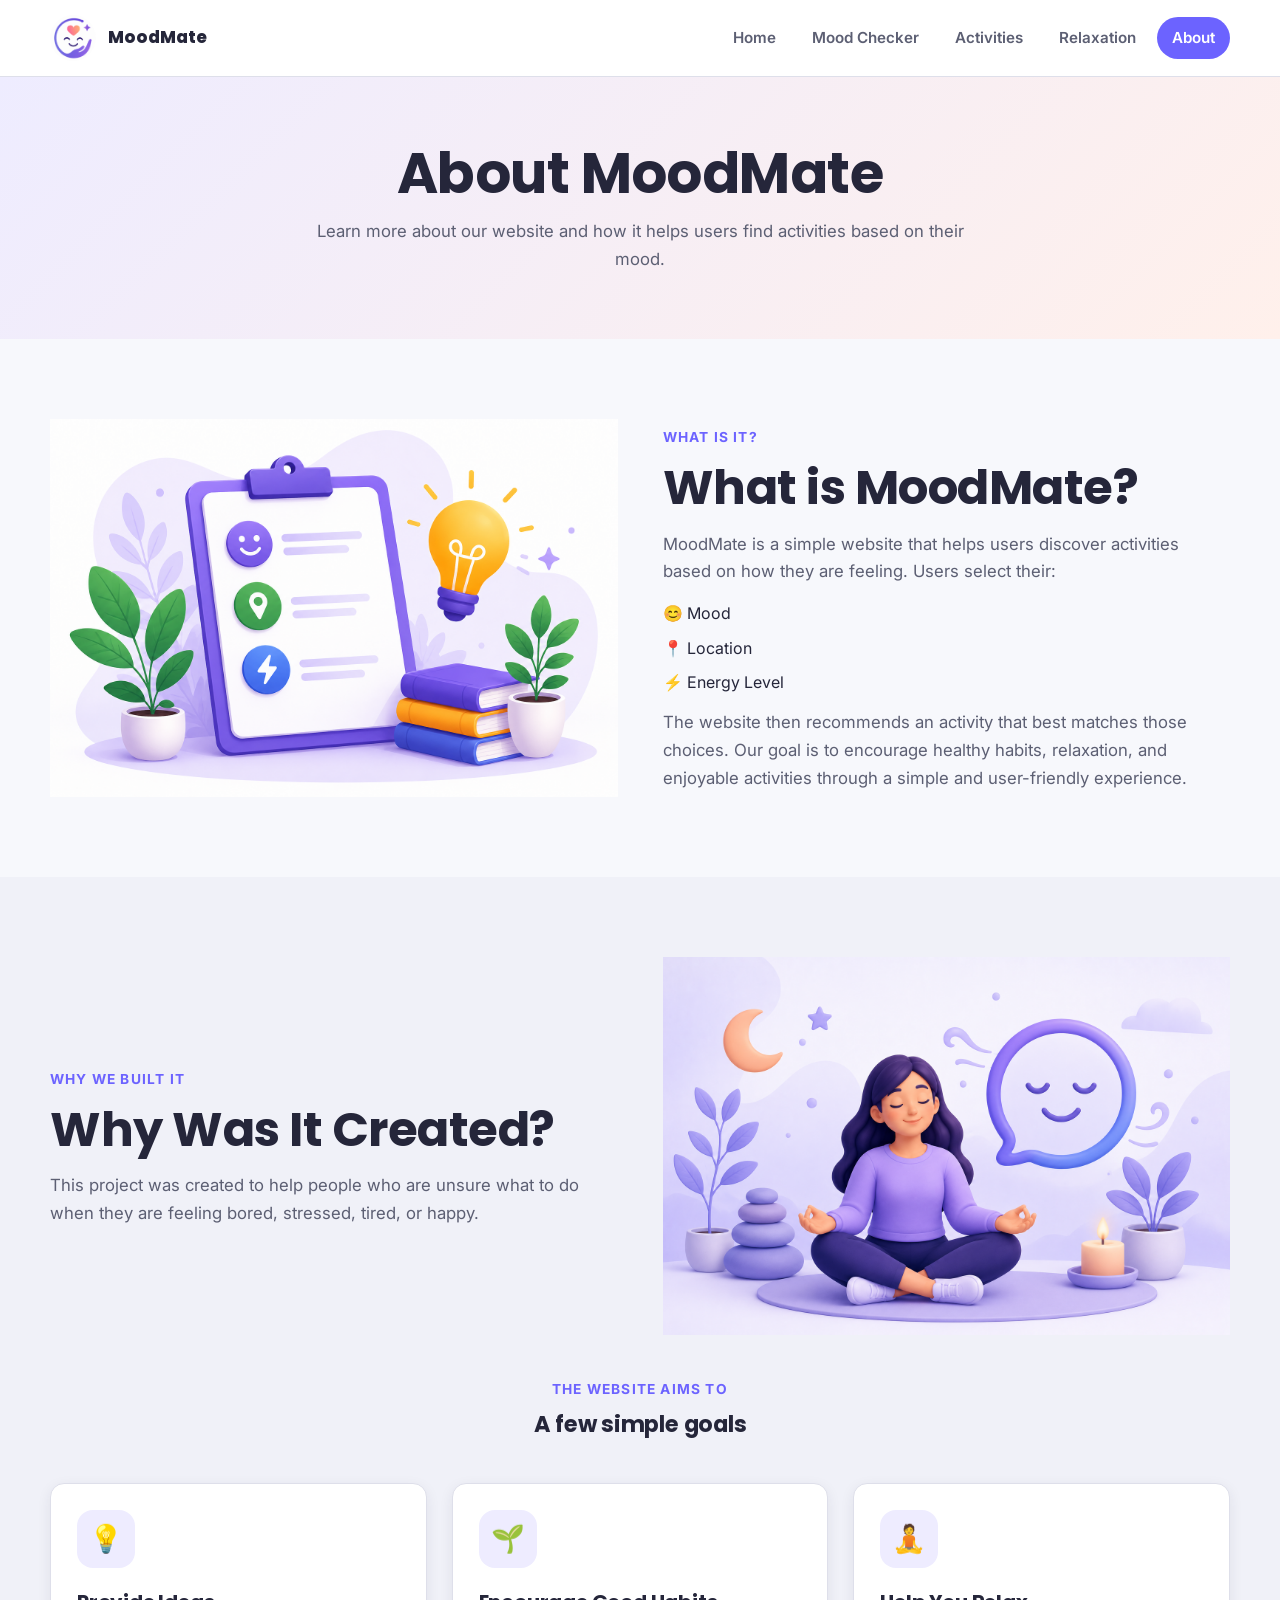
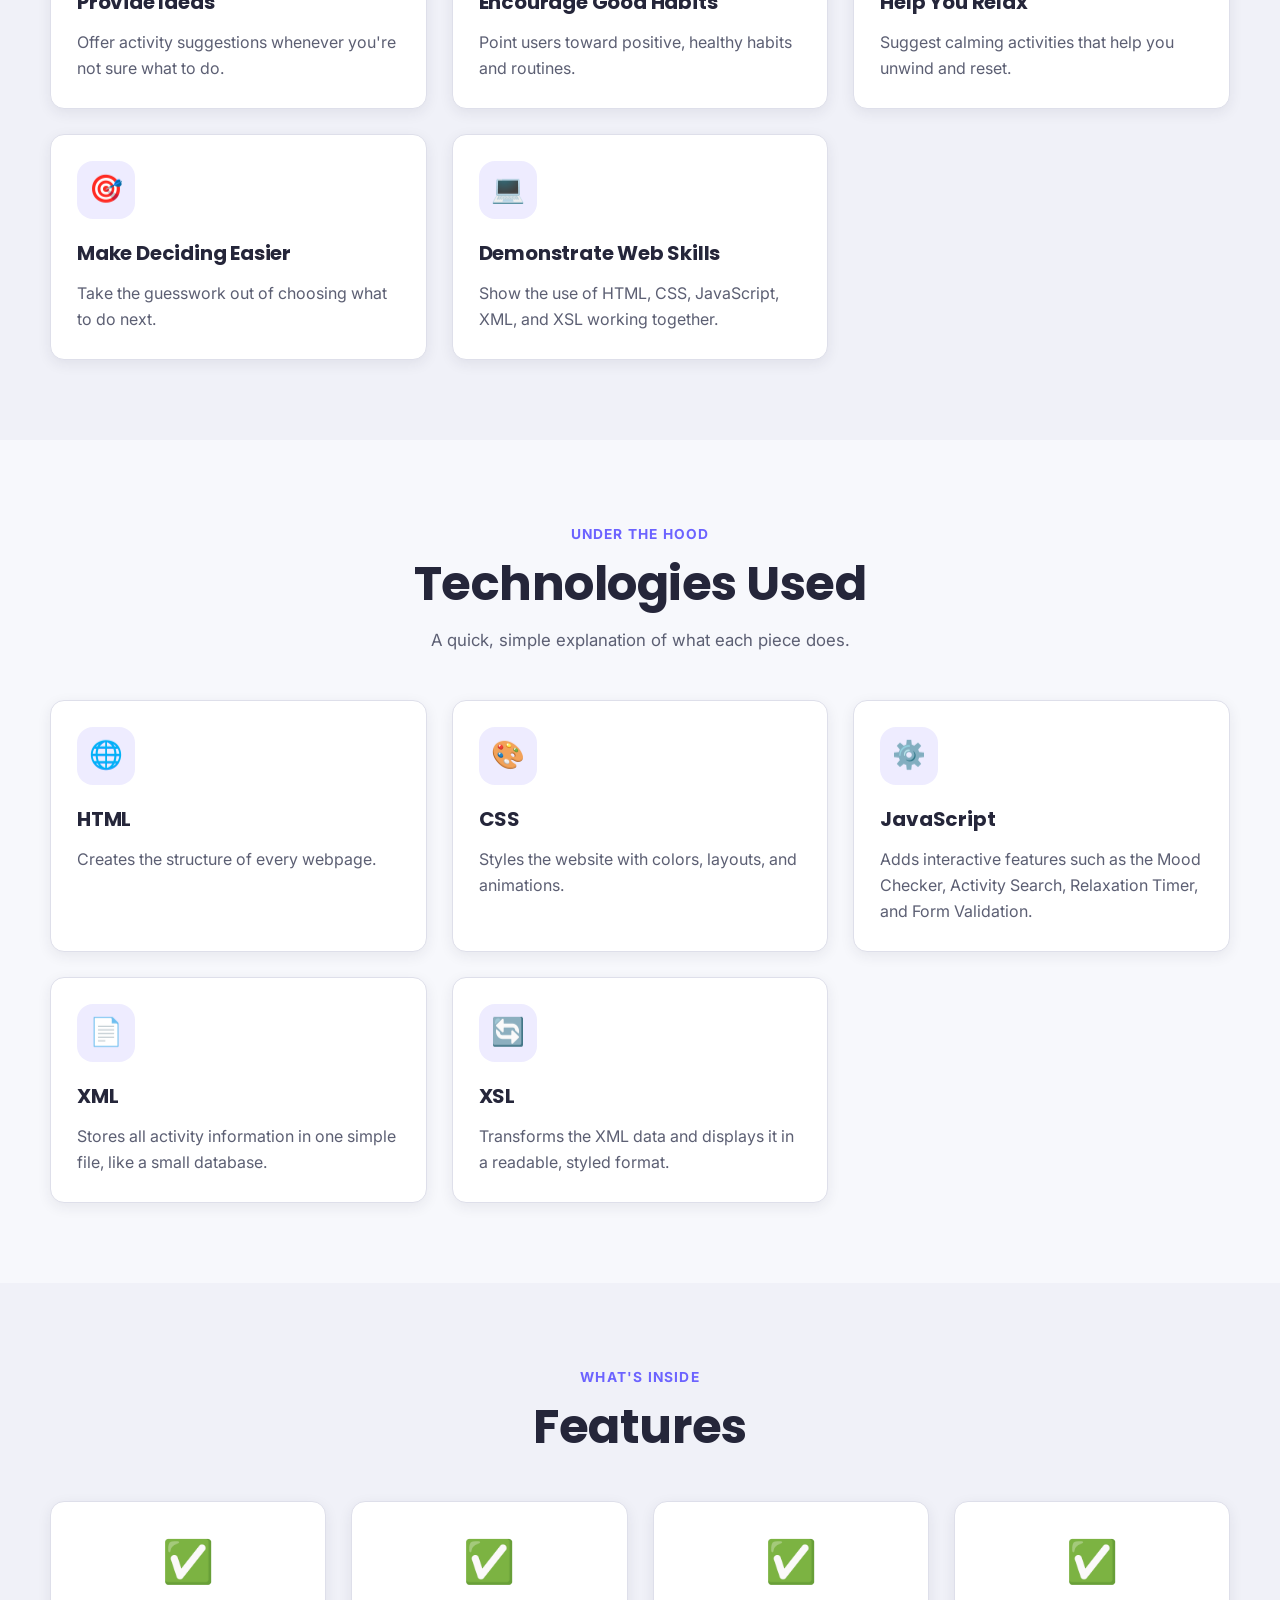
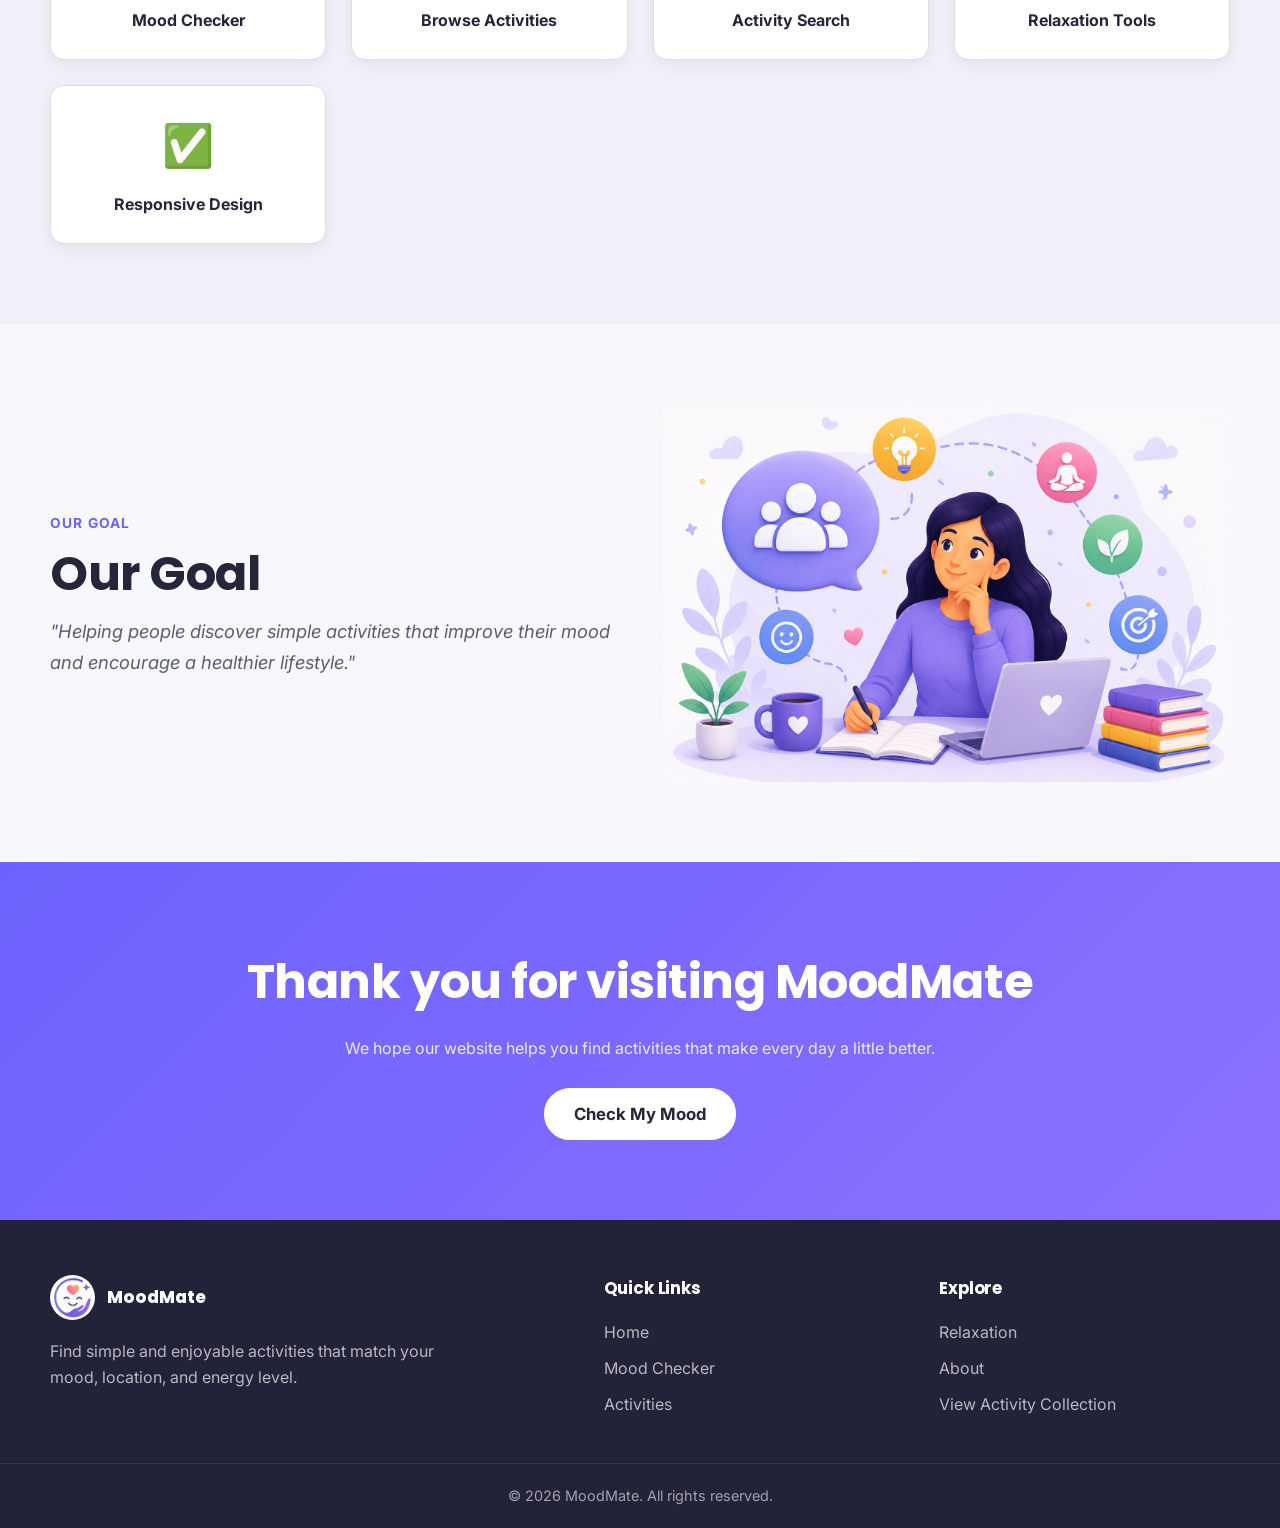
==== about.html @ 09d6cd77 "Add files via upload" ====
<!DOCTYPE html>
<html lang="en">
 <head>
  <meta charset="utf-8">
  <meta content="width=device-width, initial-scale=1.0" name="viewport">
  <meta content="Learn more about the MoodMate, how it works, and the technologies behind it." name="description">
  <meta content="MoodMate" name="author">
  <title>
   About | MoodMate
  </title>
  <link href="https://fonts.googleapis.com" rel="preconnect">
  <link crossorigin href="https://fonts.gstatic.com" rel="preconnect">
  <link href="https://fonts.googleapis.com/css2?family=Poppins:wght@500;600;700;800&family=Inter:wght@400;500;600;700&display=swap" rel="stylesheet">
  <link href="css/style.css" rel="stylesheet">
 </head>
 <body>
  <div class="site-wrapper">
   <header class="site-header">
    <div class="container navbar-container">
     <a aria-label="Go to home page" class="site-logo" href="index.html">
      <img alt="MoodMate logo" class="site-logo-image" src="images/logo.png">
      <span class="site-logo-text">
       MoodMate
      </span>
     </a>
     <button aria-controls="mainNavigation" aria-expanded="false" aria-label="Open navigation menu" class="mobile-menu-button" id="mobileMenuButton" type="button">
      <span class="menu-line">
      </span>
      <span class="menu-line">
      </span>
      <span class="menu-line">
      </span>
     </button>
     <nav aria-label="Main navigation" class="main-navigation" id="mainNavigation">
      <ul class="navigation-list">
       <li class="navigation-item">
        <a class="nav-link" href="index.html">
         Home
        </a>
       </li>
       <li class="navigation-item">
        <a class="nav-link" href="mood-checker.html">
         Mood Checker
        </a>
       </li>
       <li class="navigation-item">
        <a class="nav-link" href="activities.html">
         Activities
        </a>
       </li>
       <li class="navigation-item">
        <a class="nav-link" href="relaxation.html">
         Relaxation
        </a>
       </li>
       <li class="navigation-item">
        <a class="nav-link active" href="about.html">
         About
        </a>
       </li>
      </ul>
     </nav>
    </div>
   </header>
   <main>
    <!-- Hero -->
    <section class="page-hero">
     <div class="container">
      <h1 class="page-hero-title">
       About MoodMate
      </h1>
      <p class="page-hero-description">
       Learn more about our website and how it helps users find activities based on their mood.
      </p>
     </div>
    </section>
    <!-- What is it -->
    <section class="page-section">
     <div class="container relaxation-intro">
      <img alt="Illustration of a clipboard with mood, location, and energy icons" class="relaxation-image" src="images/about-what.png">
      <div>
       <span class="section-label">
        What is it?
       </span>
       <h2 class="section-title">
        What is MoodMate?
       </h2>
       <p class="section-description">
        MoodMate is a simple website that helps users discover activities based on how they are feeling.
                    Users select their:
       </p>
       <ul class="footer-links" style="margin-top:14px; display:flex; flex-direction:column; gap:8px;">
        <li>
         😊 Mood
        </li>
        <li>
         📍 Location
        </li>
        <li>
         ⚡ Energy Level
        </li>
       </ul>
       <p class="section-description" style="margin-top:14px;">
        The website then recommends an activity that best matches those choices. Our goal is to encourage
                    healthy habits, relaxation, and enjoyable activities through a simple and user-friendly experience.
       </p>
      </div>
     </div>
    </section>
    <!-- Why created -->
    <section class="page-section section-soft">
     <div class="container relaxation-intro">
      <div>
       <span class="section-label">
        Why we built it
       </span>
       <h2 class="section-title">
        Why Was It Created?
       </h2>
       <p class="section-description">
        This project was created to help people who are unsure what to do when they are feeling bored,
                    stressed, tired, or happy.
       </p>
      </div>
      <img alt="Illustration of a person calmly meditating" class="relaxation-image" src="images/about-hero.png">
     </div>
     <div class="container" style="margin-top:40px;">
      <div class="section-header">
       <span class="section-label">
        The website aims to
       </span>
       <h2 class="section-title" style="font-size:1.4rem;">
        A few simple goals
       </h2>
      </div>
      <div class="grid grid-three">
       <div class="card">
        <div class="card-icon">
         💡
        </div>
        <h3 class="card-title">
         Provide Ideas
        </h3>
        <p class="card-description">
         Offer activity suggestions whenever you're not sure what to do.
        </p>
       </div>
       <div class="card">
        <div class="card-icon">
         🌱
        </div>
        <h3 class="card-title">
         Encourage Good Habits
        </h3>
        <p class="card-description">
         Point users toward positive, healthy habits and routines.
        </p>
       </div>
       <div class="card">
        <div class="card-icon">
         🧘
        </div>
        <h3 class="card-title">
         Help You Relax
        </h3>
        <p class="card-description">
         Suggest calming activities that help you unwind and reset.
        </p>
       </div>
       <div class="card">
        <div class="card-icon">
         🎯
        </div>
        <h3 class="card-title">
         Make Deciding Easier
        </h3>
        <p class="card-description">
         Take the guesswork out of choosing what to do next.
        </p>
       </div>
       <div class="card">
        <div class="card-icon">
         💻
        </div>
        <h3 class="card-title">
         Demonstrate Web Skills
        </h3>
        <p class="card-description">
         Show the use of HTML, CSS, JavaScript, XML, and XSL working together.
        </p>
       </div>
      </div>
     </div>
    </section>
    <!-- Technologies used -->
    <section class="page-section">
     <div class="container">
      <div class="section-header">
       <span class="section-label">
        Under the hood
       </span>
       <h2 class="section-title">
        Technologies Used
       </h2>
       <p class="section-description">
        A quick, simple explanation of what each piece does.
       </p>
      </div>
      <div class="grid grid-three">
       <div class="card">
        <div class="card-icon">
         🌐
        </div>
        <h3 class="card-title">
         HTML
        </h3>
        <p class="card-description">
         Creates the structure of every webpage.
        </p>
       </div>
       <div class="card">
        <div class="card-icon">
         🎨
        </div>
        <h3 class="card-title">
         CSS
        </h3>
        <p class="card-description">
         Styles the website with colors, layouts, and animations.
        </p>
       </div>
       <div class="card">
        <div class="card-icon">
         ⚙️
        </div>
        <h3 class="card-title">
         JavaScript
        </h3>
        <p class="card-description">
         Adds interactive features such as the Mood Checker, Activity Search, Relaxation Timer,
                        and Form Validation.
        </p>
       </div>
       <div class="card">
        <div class="card-icon">
         📄
        </div>
        <h3 class="card-title">
         XML
        </h3>
        <p class="card-description">
         Stores all activity information in one simple file, like a small database.
        </p>
       </div>
       <div class="card">
        <div class="card-icon">
         🔄
        </div>
        <h3 class="card-title">
         XSL
        </h3>
        <p class="card-description">
         Transforms the XML data and displays it in a readable, styled format.
        </p>
       </div>
      </div>
     </div>
    </section>
    <!-- Features -->
    <section class="page-section section-soft">
     <div class="container">
      <div class="section-header">
       <span class="section-label">
        What's inside
       </span>
       <h2 class="section-title">
        Features
       </h2>
      </div>
      <div class="grid grid-four">
       <div class="mood-card">
        <div class="mood-icon">
         ✅
        </div>
        <div class="mood-name">
         Mood Checker
        </div>
       </div>
       <div class="mood-card">
        <div class="mood-icon">
         ✅
        </div>
        <div class="mood-name">
         Browse Activities
        </div>
       </div>
       <div class="mood-card">
        <div class="mood-icon">
         ✅
        </div>
        <div class="mood-name">
         Activity Search
        </div>
       </div>
       <div class="mood-card">
        <div class="mood-icon">
         ✅
        </div>
        <div class="mood-name">
         Relaxation Tools
        </div>
       </div>
       <div class="mood-card">
        <div class="mood-icon">
         ✅
        </div>
        <div class="mood-name">
         Responsive Design
        </div>
       </div>
      </div>
     </div>
    </section>
    <!-- Our goal -->
    <section class="page-section">
     <div class="container relaxation-intro">
      <div>
       <span class="section-label">
        Our goal
       </span>
       <h2 class="section-title">
        Our Goal
       </h2>
       <p class="section-description" style="font-size:1.15rem; font-style:italic;">
        "Helping people discover simple activities that improve their mood and encourage a healthier lifestyle."
       </p>
      </div>
      <img alt="Illustration of a person planning activities and goals" class="relaxation-image" src="images/about-goal.png">
     </div>
    </section>
    <!-- CTA / Thank you -->
    <section class="page-section cta-section">
     <div class="container">
      <h2 class="cta-title">
       Thank you for visiting MoodMate
      </h2>
      <p class="cta-description">
       We hope our website helps you find activities that make every day a little better.
      </p>
      <a class="button button-light button-large" href="mood-checker.html">
       Check My Mood
      </a>
     </div>
    </section>
   </main>
   <footer class="site-footer">
    <div class="container footer-container">
     <div class="footer-section footer-about">
      <a aria-label="Go to home page" class="footer-logo" href="index.html">
       <img alt="MoodMate logo" class="footer-logo-image" src="images/logo.png">
       <span class="footer-logo-text">
        MoodMate
       </span>
      </a>
      <p class="footer-description">
       Find simple and enjoyable activities that match your mood, location, and energy level.
      </p>
     </div>
     <div class="footer-section">
      <h2 class="footer-heading">
       Quick Links
      </h2>
      <ul class="footer-links">
       <li>
        <a href="index.html">
         Home
        </a>
       </li>
       <li>
        <a href="mood-checker.html">
         Mood Checker
        </a>
       </li>
       <li>
        <a href="activities.html">
         Activities
        </a>
       </li>
      </ul>
     </div>
     <div class="footer-section">
      <h2 class="footer-heading">
       Explore
      </h2>
      <ul class="footer-links">
       <li>
        <a href="relaxation.html">
         Relaxation
        </a>
       </li>
       <li>
        <a href="about.html">
         About
        </a>
       </li>
       <li>
        <a href="xml/activities.xml" rel="noopener noreferrer" target="_blank">
         View Activity Collection
        </a>
       </li>
      </ul>
     </div>
    </div>
    <div class="footer-bottom">
     <div class="container">
      <p>
       &copy;
       <span id="currentYear">
       </span>
       MoodMate. All rights reserved.
      </p>
     </div>
    </div>
   </footer>
  </div>
  <script src="js/main.js">
  </script>
 </body>
</html>
---- css/style.css ----
/* =========================================================
   1. CSS VARIABLES
   ========================================================= */

:root {
    --primary-color: #6c63ff;
    --primary-dark: #554fd8;
    --primary-light: #eeecff;

    --secondary-color: #ff8a65;
    --secondary-light: #fff0eb;

    --success-color: #2e9d67;
    --success-light: #e8f7ef;

    --danger-color: #d9534f;
    --danger-light: #fdeceb;

    --warning-color: #e0a800;
    --warning-light: #fff7d6;

    --text-dark: #25263a;
    --text-medium: #5c5f73;
    --text-light: #7d8092;

    --background-color: #f7f8fc;
    --surface-color: #ffffff;
    --surface-soft: #f0f1f8;

    --border-color: #dedfea;
    --border-dark: #c9cbd8;

    --shadow-small: 0 4px 14px rgba(37, 38, 58, 0.08);
    --shadow-medium: 0 10px 30px rgba(37, 38, 58, 0.12);
    --shadow-large: 0 18px 45px rgba(37, 38, 58, 0.16);

    --radius-small: 8px;
    --radius-medium: 14px;
    --radius-large: 22px;
    --radius-round: 999px;

    --transition-fast: 0.2s ease;
    --transition-normal: 0.3s ease;

    --container-width: 1180px;

    --font-family: "Inter", "Segoe UI", Arial, Helvetica, sans-serif;
    --font-heading: "Poppins", "Segoe UI", Arial, Helvetica, sans-serif;
}


/* =========================================================
   2. RESET AND BASE STYLES
   ========================================================= */

* {
    box-sizing: border-box;
    margin: 0;
    padding: 0;
}

html {
    scroll-behavior: smooth;
}

body {
    min-height: 100vh;
    font-family: var(--font-family);
    font-size: 16px;
    line-height: 1.65;
    color: var(--text-dark);
    background-color: var(--background-color);
}

h1, h2, h3, h4, h5, h6 {
    font-family: var(--font-heading);
    font-weight: 700;
    letter-spacing: -0.01em;
}

img {
    display: block;
    max-width: 100%;
    height: auto;
}

a {
    color: inherit;
    text-decoration: none;
}

button,
input,
select,
textarea {
    font: inherit;
}

button {
    cursor: pointer;
}

ul,
ol {
    list-style-position: inside;
}

.site-wrapper {
    min-height: 100vh;
    display: flex;
    flex-direction: column;
}

main {
    flex: 1;
}

::selection {
    color: #ffffff;
    background-color: var(--primary-color);
}


/* =========================================================
   3. REUSABLE LAYOUT
   ========================================================= */

.container {
    width: min(100% - 40px, var(--container-width));
    margin-inline: auto;
}

.page-section {
    padding: 80px 0;
}

.page-section-small {
    padding: 50px 0;
}

.section-background {
    background-color: var(--surface-color);
}

.section-soft {
    background-color: var(--surface-soft);
}

.section-header {
    max-width: 720px;
    margin: 0 auto 45px;
    text-align: center;
}

.section-label {
    display: inline-block;
    margin-bottom: 10px;
    color: var(--primary-color);
    font-size: 0.86rem;
    font-weight: 700;
    letter-spacing: 1.2px;
    text-transform: uppercase;
}

.section-title {
    margin-bottom: 14px;
    font-size: clamp(2rem, 4vw, 3rem);
    line-height: 1.2;
}

.section-description {
    color: var(--text-medium);
    font-size: 1.05rem;
}

.grid {
    display: grid;
    gap: 25px;
}

.grid-two {
    grid-template-columns: repeat(2, minmax(0, 1fr));
}

.grid-three {
    grid-template-columns: repeat(3, minmax(0, 1fr));
}

.grid-four {
    grid-template-columns: repeat(4, minmax(0, 1fr));
}

.text-center {
    text-align: center;
}

.hidden {
    display: none !important;
}

.full-width {
    width: 100%;
}


/* =========================================================
   4. HEADER AND NAVIGATION
   ========================================================= */

.site-header {
    position: sticky;
    top: 0;
    z-index: 1000;
    background-color: rgba(255, 255, 255, 0.96);
    border-bottom: 1px solid var(--border-color);
    backdrop-filter: blur(10px);
}

.navbar-container {
    min-height: 76px;
    display: flex;
    align-items: center;
    justify-content: space-between;
    gap: 30px;
}

.site-logo {
    display: inline-flex;
    align-items: center;
    gap: 12px;
    flex-shrink: 0;
}

.site-logo-image {
    width: 46px;
    height: 46px;
    object-fit: contain;
    border-radius: 50%;
}

.site-logo-text {
    color: var(--text-dark);
    font-family: var(--font-heading);
    font-size: 1.05rem;
    font-weight: 800;
    white-space: nowrap;
}

.main-navigation {
    display: block;
}

.navigation-list {
    display: flex;
    align-items: center;
    gap: 6px;
    list-style: none;
}

.navigation-item {
    list-style: none;
}

.nav-link {
    position: relative;
    display: inline-flex;
    align-items: center;
    min-height: 42px;
    padding: 8px 15px;
    color: var(--text-medium);
    font-size: 0.95rem;
    font-weight: 600;
    border-radius: var(--radius-round);
    transition:
        color var(--transition-fast),
        background-color var(--transition-fast);
}

.nav-link:hover {
    color: var(--primary-color);
    background-color: var(--primary-light);
}

.nav-link.active {
    color: #ffffff;
    background-color: var(--primary-color);
}

.mobile-menu-button {
    display: none;
    width: 44px;
    height: 44px;
    padding: 10px;
    background-color: var(--primary-light);
    border: none;
    border-radius: var(--radius-small);
}

.menu-line {
    display: block;
    width: 100%;
    height: 3px;
    margin: 4px 0;
    background-color: var(--primary-color);
    border-radius: var(--radius-round);
    transition: transform var(--transition-fast);
}


/* =========================================================
   5. BUTTONS
   ========================================================= */

.button,
.btn {
    display: inline-flex;
    align-items: center;
    justify-content: center;
    gap: 8px;
    min-height: 46px;
    padding: 11px 22px;
    font-weight: 700;
    line-height: 1.2;
    text-align: center;
    border: 2px solid transparent;
    border-radius: var(--radius-round);
    transition:
        transform var(--transition-fast),
        background-color var(--transition-fast),
        border-color var(--transition-fast),
        color var(--transition-fast),
        box-shadow var(--transition-fast);
}

.button:hover,
.btn:hover {
    transform: translateY(-2px);
}

.button-primary,
.btn-primary {
    color: #ffffff;
    background-color: var(--primary-color);
    border-color: var(--primary-color);
    box-shadow: 0 7px 18px rgba(108, 99, 255, 0.25);
}

.button-primary:hover,
.btn-primary:hover {
    background-color: var(--primary-dark);
    border-color: var(--primary-dark);
}

.button-secondary,
.btn-secondary {
    color: #ffffff;
    background-color: var(--secondary-color);
    border-color: var(--secondary-color);
}

.button-secondary:hover,
.btn-secondary:hover {
    background-color: #ec7654;
    border-color: #ec7654;
}

.button-outline,
.btn-outline {
    color: var(--primary-color);
    background-color: transparent;
    border-color: var(--primary-color);
}

.button-outline:hover,
.btn-outline:hover {
    color: #ffffff;
    background-color: var(--primary-color);
}

.button-light,
.btn-light {
    color: var(--text-dark);
    background-color: #ffffff;
    border-color: #ffffff;
}

.button-light:hover,
.btn-light:hover {
    color: var(--primary-color);
}

.button-small {
    min-height: 38px;
    padding: 8px 16px;
    font-size: 0.9rem;
}

.button-large {
    min-height: 52px;
    padding: 14px 28px;
    font-size: 1.05rem;
}

.button:disabled,
.btn:disabled {
    cursor: not-allowed;
    opacity: 0.55;
    transform: none;
}


/* =========================================================
   6. HERO SECTIONS
   ========================================================= */

.hero {
    position: relative;
    overflow: hidden;
    padding: 90px 0;
    background:
        radial-gradient(circle at top left, rgba(108, 99, 255, 0.20), transparent 40%),
        linear-gradient(135deg, #f8f7ff, #fff7f3);
}

.hero::after {
    content: "";
    position: absolute;
    right: -120px;
    bottom: -150px;
    width: 360px;
    height: 360px;
    background-color: rgba(255, 138, 101, 0.12);
    border-radius: 50%;
}

.hero-content {
    position: relative;
    z-index: 1;
    display: grid;
    grid-template-columns: 1.1fr 0.9fr;
    align-items: center;
    gap: 50px;
}

.hero-text {
    max-width: 650px;
}

.hero-badge {
    display: inline-flex;
    align-items: center;
    gap: 8px;
    margin-bottom: 20px;
    padding: 8px 16px;
    color: var(--primary-color);
    font-size: 0.9rem;
    font-weight: 700;
    background-color: var(--primary-light);
    border-radius: var(--radius-round);
}

.hero-title {
    margin-bottom: 20px;
    font-size: clamp(2.6rem, 6vw, 4.7rem);
    line-height: 1.08;
    letter-spacing: -1px;
}

.hero-title-highlight {
    color: var(--primary-color);
}

.hero-description {
    max-width: 590px;
    margin-bottom: 30px;
    color: var(--text-medium);
    font-size: 1.12rem;
}

.hero-actions {
    display: flex;
    flex-wrap: wrap;
    gap: 14px;
}

.hero-image-wrapper {
    position: relative;
    z-index: 1;
}

.hero-image {
    width: 100%;
    max-height: 470px;
    object-fit: contain;
}

.page-hero {
    padding: 65px 0;
    text-align: center;
    background: linear-gradient(135deg, var(--primary-light), var(--secondary-light));
}

.page-hero-title {
    margin-bottom: 12px;
    font-size: clamp(2.2rem, 5vw, 3.5rem);
    line-height: 1.15;
}

.page-hero-description {
    max-width: 700px;
    margin: 0 auto;
    color: var(--text-medium);
    font-size: 1.05rem;
}


/* =========================================================
   7. CARDS
   ========================================================= */

.card {
    padding: 26px;
    background-color: var(--surface-color);
    border: 1px solid var(--border-color);
    border-radius: var(--radius-medium);
    box-shadow: var(--shadow-small);
    transition:
        transform var(--transition-normal),
        box-shadow var(--transition-normal),
        border-color var(--transition-normal);
}

.card:hover {
    transform: translateY(-5px);
    border-color: rgba(108, 99, 255, 0.35);
    box-shadow: var(--shadow-medium);
}

.card-icon {
    width: 58px;
    height: 58px;
    margin-bottom: 18px;
    display: grid;
    place-items: center;
    color: var(--primary-color);
    font-size: 1.7rem;
    background-color: var(--primary-light);
    border-radius: 16px;
}

.card-title {
    margin-bottom: 10px;
    font-size: 1.25rem;
}

.card-description {
    color: var(--text-medium);
}

.info-card {
    padding: 24px;
    text-align: center;
    background-color: var(--surface-color);
    border-radius: var(--radius-medium);
    box-shadow: var(--shadow-small);
}

.info-card-number {
    display: block;
    margin-bottom: 5px;
    color: var(--primary-color);
    font-size: 2rem;
    font-weight: 800;
    font-family: var(--font-heading);
}

.info-card-label {
    color: var(--text-medium);
    font-weight: 600;
}


/* =========================================================
   8. FORMS
   ========================================================= */

.form-card {
    max-width: 760px;
    margin: 0 auto;
    padding: 35px;
    background-color: var(--surface-color);
    border: 1px solid var(--border-color);
    border-radius: var(--radius-large);
    box-shadow: var(--shadow-medium);
}

.form-grid {
    display: grid;
    grid-template-columns: repeat(2, minmax(0, 1fr));
    gap: 22px;
}

.form-group {
    display: flex;
    flex-direction: column;
    gap: 8px;
}

.form-group-full {
    grid-column: 1 / -1;
}

.form-label {
    color: var(--text-dark);
    font-weight: 700;
}

.form-control,
.form-select,
.form-textarea {
    width: 100%;
    min-height: 48px;
    padding: 12px 14px;
    color: var(--text-dark);
    background-color: #ffffff;
    border: 1px solid var(--border-dark);
    border-radius: var(--radius-small);
    outline: none;
    transition:
        border-color var(--transition-fast),
        box-shadow var(--transition-fast),
        background-color var(--transition-fast);
}

.form-textarea {
    min-height: 150px;
    resize: vertical;
}

.form-control:focus,
.form-select:focus,
.form-textarea:focus {
    border-color: var(--primary-color);
    box-shadow: 0 0 0 4px rgba(108, 99, 255, 0.12);
}

.form-control::placeholder,
.form-textarea::placeholder {
    color: #a3a5b1;
}

.form-error {
    min-height: 20px;
    color: var(--danger-color);
    font-size: 0.86rem;
}

.input-error {
    border-color: var(--danger-color);
    background-color: var(--danger-light);
}

.form-actions {
    margin-top: 10px;
    display: flex;
    flex-wrap: wrap;
    gap: 12px;
}

.success-message {
    margin-top: 25px;
    padding: 18px;
    color: var(--success-color);
    text-align: center;
    background-color: var(--success-light);
    border: 1px solid rgba(46, 157, 103, 0.25);
    border-radius: var(--radius-small);
}

.error-message {
    margin-top: 25px;
    padding: 18px;
    color: var(--danger-color);
    text-align: center;
    background-color: var(--danger-light);
    border: 1px solid rgba(217, 83, 79, 0.25);
    border-radius: var(--radius-small);
}


/* =========================================================
   9. HOME PAGE
   ========================================================= */

.mood-card {
    cursor: pointer;
    padding: 25px 18px;
    text-align: center;
    background-color: var(--surface-color);
    border: 1px solid var(--border-color);
    border-radius: var(--radius-medium);
    box-shadow: var(--shadow-small);
    transition:
        transform var(--transition-fast),
        border-color var(--transition-fast),
        box-shadow var(--transition-fast);
}

.mood-card:hover {
    transform: translateY(-5px);
    border-color: var(--primary-color);
    box-shadow: var(--shadow-medium);
}

.mood-icon {
    margin-bottom: 12px;
    font-size: 2.6rem;
}

.mood-name {
    font-size: 1rem;
    font-weight: 700;
}

.steps-grid {
    counter-reset: step;
}

.step-card {
    position: relative;
    padding: 30px;
    background-color: var(--surface-color);
    border-radius: var(--radius-medium);
    box-shadow: var(--shadow-small);
}

.step-card::before {
    counter-increment: step;
    content: counter(step);
    width: 42px;
    height: 42px;
    margin-bottom: 18px;
    display: grid;
    place-items: center;
    color: #ffffff;
    font-weight: 800;
    background-color: var(--primary-color);
    border-radius: 50%;
}

.featured-card {
    overflow: hidden;
    background-color: var(--surface-color);
    border-radius: var(--radius-medium);
    box-shadow: var(--shadow-small);
}

.featured-card-image {
    width: 100%;
    height: 210px;
    object-fit: cover;
}

.featured-card-content {
    padding: 23px;
}

.quote-box {
    max-width: 800px;
    margin: 0 auto;
    padding: 35px;
    text-align: center;
    background: linear-gradient(135deg, var(--primary-color), var(--primary-dark));
    border-radius: var(--radius-large);
    box-shadow: var(--shadow-medium);
}

.quote-text {
    margin-bottom: 12px;
    color: #ffffff;
    font-size: 1.35rem;
    font-weight: 600;
}

.quote-label {
    color: rgba(255, 255, 255, 0.75);
}

.cta-section {
    color: #ffffff;
    text-align: center;
    background: linear-gradient(135deg, var(--primary-color), #8c70ff);
}

.cta-title {
    margin-bottom: 14px;
    font-size: clamp(2rem, 4vw, 3rem);
}

.cta-description {
    max-width: 650px;
    margin: 0 auto 26px;
    color: rgba(255, 255, 255, 0.85);
}


/* =========================================================
   10. MOOD CHECKER PAGE
   ========================================================= */

.mood-checker-layout {
    display: grid;
    grid-template-columns: minmax(0, 0.9fr) minmax(0, 1.1fr);
    align-items: start;
    gap: 35px;
}

.mood-checker-image {
    width: 100%;
    max-height: 500px;
    object-fit: contain;
}

.result-area {
    margin-top: 35px;
}

.result-card {
    padding: 30px;
    background-color: var(--surface-color);
    border: 2px solid var(--primary-light);
    border-radius: var(--radius-large);
    box-shadow: var(--shadow-medium);
}

.result-card-heading {
    margin-bottom: 8px;
    color: var(--primary-color);
    font-size: 0.9rem;
    font-weight: 800;
    letter-spacing: 1px;
    text-transform: uppercase;
}

.result-card-title {
    margin-bottom: 14px;
    font-size: 1.8rem;
}

.result-card-description {
    margin-bottom: 20px;
    color: var(--text-medium);
}

.result-details {
    display: flex;
    flex-wrap: wrap;
    gap: 10px;
}

.detail-badge {
    display: inline-flex;
    align-items: center;
    padding: 7px 13px;
    color: var(--primary-dark);
    font-size: 0.9rem;
    font-weight: 600;
    background-color: var(--primary-light);
    border-radius: var(--radius-round);
}

.loading-message {
    padding: 24px;
    color: var(--text-medium);
    text-align: center;
}


/* =========================================================
   11. ACTIVITIES PAGE
   ========================================================= */

.activity-controls {
    margin-bottom: 35px;
    padding: 25px;
    background-color: var(--surface-color);
    border-radius: var(--radius-medium);
    box-shadow: var(--shadow-small);
}

.search-wrapper {
    margin-bottom: 20px;
}

.activity-search {
    width: 100%;
    min-height: 50px;
    padding: 12px 16px;
    border: 1px solid var(--border-dark);
    border-radius: var(--radius-round);
    outline: none;
}

.activity-search:focus {
    border-color: var(--primary-color);
    box-shadow: 0 0 0 4px rgba(108, 99, 255, 0.12);
}

.filter-group {
    margin-top: 18px;
}

.filter-heading {
    margin-bottom: 10px;
    font-size: 1rem;
}

.filter-buttons {
    display: flex;
    flex-wrap: wrap;
    gap: 10px;
}

.filter-button {
    min-height: 38px;
    padding: 8px 16px;
    color: var(--text-medium);
    font-weight: 600;
    background-color: var(--surface-soft);
    border: 1px solid var(--border-color);
    border-radius: var(--radius-round);
    transition:
        color var(--transition-fast),
        background-color var(--transition-fast),
        border-color var(--transition-fast);
}

.filter-button:hover {
    color: var(--primary-color);
    border-color: var(--primary-color);
}

.filter-button.active {
    color: #ffffff;
    background-color: var(--primary-color);
    border-color: var(--primary-color);
}

.results-summary {
    margin-bottom: 22px;
    color: var(--text-medium);
    font-weight: 600;
}

.activities-grid {
    display: grid;
    grid-template-columns: repeat(3, minmax(0, 1fr));
    gap: 25px;
}

.activity-card {
    display: flex;
    flex-direction: column;
    padding: 25px;
    background-color: var(--surface-color);
    border: 1px solid var(--border-color);
    border-radius: var(--radius-medium);
    box-shadow: var(--shadow-small);
    transition:
        transform var(--transition-normal),
        box-shadow var(--transition-normal);
}

.activity-card:hover {
    transform: translateY(-5px);
    box-shadow: var(--shadow-medium);
}

.activity-card-id {
    margin-bottom: 8px;
    color: var(--primary-color);
    font-size: 0.8rem;
    font-weight: 800;
}

.activity-card-title {
    margin-bottom: 10px;
    font-size: 1.3rem;
}

.activity-card-description {
    margin-bottom: 18px;
    color: var(--text-medium);
}

.activity-card-details {
    margin-top: auto;
    display: flex;
    flex-wrap: wrap;
    gap: 8px;
}

.activity-tag {
    padding: 6px 11px;
    color: var(--text-medium);
    font-size: 0.82rem;
    font-weight: 600;
    background-color: var(--surface-soft);
    border-radius: var(--radius-round);
}

.no-results {
    padding: 45px 20px;
    text-align: center;
    background-color: var(--surface-color);
    border-radius: var(--radius-medium);
    box-shadow: var(--shadow-small);
}

.no-results-image {
    width: 180px;
    margin: 0 auto 20px;
}

.no-results-title {
    margin-bottom: 8px;
}

.no-results-text {
    color: var(--text-medium);
}

.xml-view-link {
    margin-top: 35px;
    text-align: center;
}


/* =========================================================
   12. RELAXATION PAGE
   ========================================================= */

.relaxation-intro {
    display: grid;
    grid-template-columns: repeat(2, minmax(0, 1fr));
    align-items: center;
    gap: 45px;
}

.relaxation-image {
    width: 100%;
    max-height: 430px;
    object-fit: contain;
}

.exercise-card {
    padding: 30px;
    background-color: var(--surface-color);
    border-radius: var(--radius-large);
    box-shadow: var(--shadow-medium);
}

.breathing-circle {
    width: 210px;
    height: 210px;
    margin: 30px auto;
    display: grid;
    place-items: center;
    color: #ffffff;
    font-size: 1.3rem;
    font-weight: 800;
    text-align: center;
    background: linear-gradient(135deg, var(--primary-color), #8f86ff);
    border-radius: 50%;
    box-shadow: 0 15px 35px rgba(108, 99, 255, 0.30);
    transition:
        transform 4s ease-in-out,
        background-color var(--transition-normal);
}

.breathing-circle.expand {
    transform: scale(1.25);
}

.breathing-circle.shrink {
    transform: scale(0.85);
}

.timer-display {
    margin: 25px 0;
    color: var(--primary-color);
    font-size: 3.2rem;
    font-weight: 800;
    text-align: center;
    font-family: var(--font-heading);
}

.timer-controls {
    display: flex;
    flex-wrap: wrap;
    justify-content: center;
    gap: 12px;
}

.relaxation-list {
    display: grid;
    gap: 14px;
    margin-top: 20px;
    list-style: none;
}

.relaxation-list li {
    position: relative;
    padding: 14px 15px 14px 45px;
    background-color: var(--surface-soft);
    border-radius: var(--radius-small);
}

.relaxation-list li::before {
    content: "✓";
    position: absolute;
    left: 16px;
    color: var(--success-color);
    font-weight: 800;
}


/* =========================================================
   13. CONTACT PAGE
   ========================================================= */

.contact-layout {
    display: grid;
    grid-template-columns: minmax(0, 0.8fr) minmax(0, 1.2fr);
    align-items: center;
    gap: 45px;
}

.contact-image {
    width: 100%;
    max-height: 500px;
    object-fit: contain;
}

.contact-info {
    margin-top: 25px;
    display: grid;
    gap: 14px;
}

.contact-info-item {
    padding: 16px;
    background-color: var(--surface-color);
    border-radius: var(--radius-small);
    box-shadow: var(--shadow-small);
}

.character-count {
    color: var(--text-light);
    font-size: 0.82rem;
    text-align: right;
}


/* =========================================================
   14. FOOTER
   ========================================================= */

.site-footer {
    margin-top: auto;
    color: rgba(255, 255, 255, 0.84);
    background-color: #222339;
}

.footer-container {
    padding-top: 55px;
    padding-bottom: 45px;
    display: grid;
    grid-template-columns: 1.4fr 0.8fr 0.8fr;
    gap: 45px;
}

.footer-logo {
    display: inline-flex;
    align-items: center;
    gap: 12px;
    margin-bottom: 18px;
}

.footer-logo-image {
    width: 45px;
    height: 45px;
    object-fit: contain;
    border-radius: 50%;
}

.footer-logo-text {
    color: #ffffff;
    font-family: var(--font-heading);
    font-size: 1.05rem;
    font-weight: 800;
}

.footer-description {
    max-width: 430px;
    color: rgba(255, 255, 255, 0.68);
}

.footer-heading {
    margin-bottom: 16px;
    color: #ffffff;
    font-size: 1.05rem;
}

.footer-links {
    display: grid;
    gap: 10px;
    list-style: none;
}

.footer-links li {
    list-style: none;
}

.footer-links a {
    color: rgba(255, 255, 255, 0.68);
    transition: color var(--transition-fast);
}

.footer-links a:hover {
    color: #ffffff;
}

.footer-bottom {
    padding: 20px 0;
    text-align: center;
    border-top: 1px solid rgba(255, 255, 255, 0.10);
}

.footer-bottom p {
    color: rgba(255, 255, 255, 0.58);
    font-size: 0.9rem;
}


/* =========================================================
   15. TABLET RESPONSIVE STYLES
   ========================================================= */

@media (max-width: 992px) {

    .hero-content,
    .mood-checker-layout,
    .contact-layout,
    .relaxation-intro {
        grid-template-columns: 1fr;
    }

    .hero-text {
        max-width: none;
        text-align: center;
    }

    .hero-description {
        margin-inline: auto;
    }

    .hero-actions {
        justify-content: center;
    }

    .hero-image {
        max-height: 380px;
    }

    .grid-four {
        grid-template-columns: repeat(2, minmax(0, 1fr));
    }

    .activities-grid,
    .grid-three {
        grid-template-columns: repeat(2, minmax(0, 1fr));
    }

    .footer-container {
        grid-template-columns: 1.2fr 0.8fr;
    }

    .footer-about {
        grid-column: 1 / -1;
    }
}


/* =========================================================
   16. MOBILE NAVIGATION
   ========================================================= */

@media (max-width: 820px) {

    .navbar-container {
        position: relative;
        min-height: 70px;
    }

    .site-logo-text {
        font-size: 0.95rem;
    }

    .site-logo-image {
        width: 40px;
        height: 40px;
    }

    .mobile-menu-button {
        display: block;
    }

    .main-navigation {
        position: absolute;
        top: calc(100% + 1px);
        left: 20px;
        right: 20px;
        display: none;
        padding: 15px;
        background-color: #ffffff;
        border: 1px solid var(--border-color);
        border-radius: var(--radius-medium);
        box-shadow: var(--shadow-medium);
    }

    .main-navigation.open {
        display: block;
    }

    .navigation-list {
        flex-direction: column;
        align-items: stretch;
        gap: 6px;
    }

    .nav-link {
        width: 100%;
        justify-content: center;
        border-radius: var(--radius-small);
    }

    .mobile-menu-button.active .menu-line:nth-child(1) {
        transform: translateY(7px) rotate(45deg);
    }

    .mobile-menu-button.active .menu-line:nth-child(2) {
        opacity: 0;
    }

    .mobile-menu-button.active .menu-line:nth-child(3) {
        transform: translateY(-7px) rotate(-45deg);
    }
}


/* =========================================================
   17. SMALL MOBILE RESPONSIVE STYLES
   ========================================================= */

@media (max-width: 650px) {

    .container {
        width: min(100% - 28px, var(--container-width));
    }

    .page-section {
        padding: 58px 0;
    }

    .page-section-small {
        padding: 38px 0;
    }

    .hero {
        padding: 65px 0;
    }

    .hero-title {
        font-size: 2.55rem;
    }

    .hero-description {
        font-size: 1rem;
    }

    .hero-actions,
    .form-actions,
    .timer-controls {
        flex-direction: column;
    }

    .hero-actions .button,
    .form-actions .button,
    .timer-controls .button {
        width: 100%;
    }

    .grid-two,
    .grid-three,
    .grid-four,
    .activities-grid,
    .form-grid {
        grid-template-columns: 1fr;
    }

    .form-group-full {
        grid-column: auto;
    }

    .form-card {
        padding: 24px 18px;
    }

    .activity-controls {
        padding: 20px;
    }

    .filter-buttons {
        display: grid;
        grid-template-columns: repeat(2, minmax(0, 1fr));
    }

    .filter-button {
        width: 100%;
    }

    .breathing-circle {
        width: 175px;
        height: 175px;
    }

    .timer-display {
        font-size: 2.7rem;
    }

    .footer-container {
        grid-template-columns: 1fr;
        gap: 30px;
        text-align: center;
    }

    .footer-about {
        grid-column: auto;
    }

    .footer-logo {
        justify-content: center;
    }

    .footer-description {
        margin-inline: auto;
    }
}


/* =========================================================
   18. VERY SMALL MOBILE STYLES
   ========================================================= */

@media (max-width: 420px) {

    .site-logo-text {
        max-width: 170px;
        white-space: normal;
        line-height: 1.2;
    }

    .hero-title {
        font-size: 2.15rem;
    }

    .page-hero-title {
        font-size: 2rem;
    }

    .section-title {
        font-size: 1.85rem;
    }

    .filter-buttons {
        grid-template-columns: 1fr;
    }

    .card,
    .activity-card,
    .result-card,
    .exercise-card {
        padding: 20px;
    }
}


/* =========================================================
   19. ACCESSIBILITY
   ========================================================= */

a:focus-visible,
button:focus-visible,
input:focus-visible,
select:focus-visible,
textarea:focus-visible {
    outline: 3px solid rgba(108, 99, 255, 0.40);
    outline-offset: 3px;
}

@media (prefers-reduced-motion: reduce) {

    *,
    *::before,
    *::after {
        scroll-behavior: auto !important;
        transition-duration: 0.01ms !important;
        animation-duration: 0.01ms !important;
        animation-iteration-count: 1 !important;
    }
}


/* =========================================================
   20. PRINT STYLES
   ========================================================= */

@media print {

    .site-header,
    .site-footer,
    .mobile-menu-button,
    .button,
    .btn,
    .activity-controls {
        display: none !important;
    }

    body {
        color: #000000;
        background-color: #ffffff;
    }

    .card,
    .activity-card,
    .result-card {
        box-shadow: none;
        break-inside: avoid;
    }
}
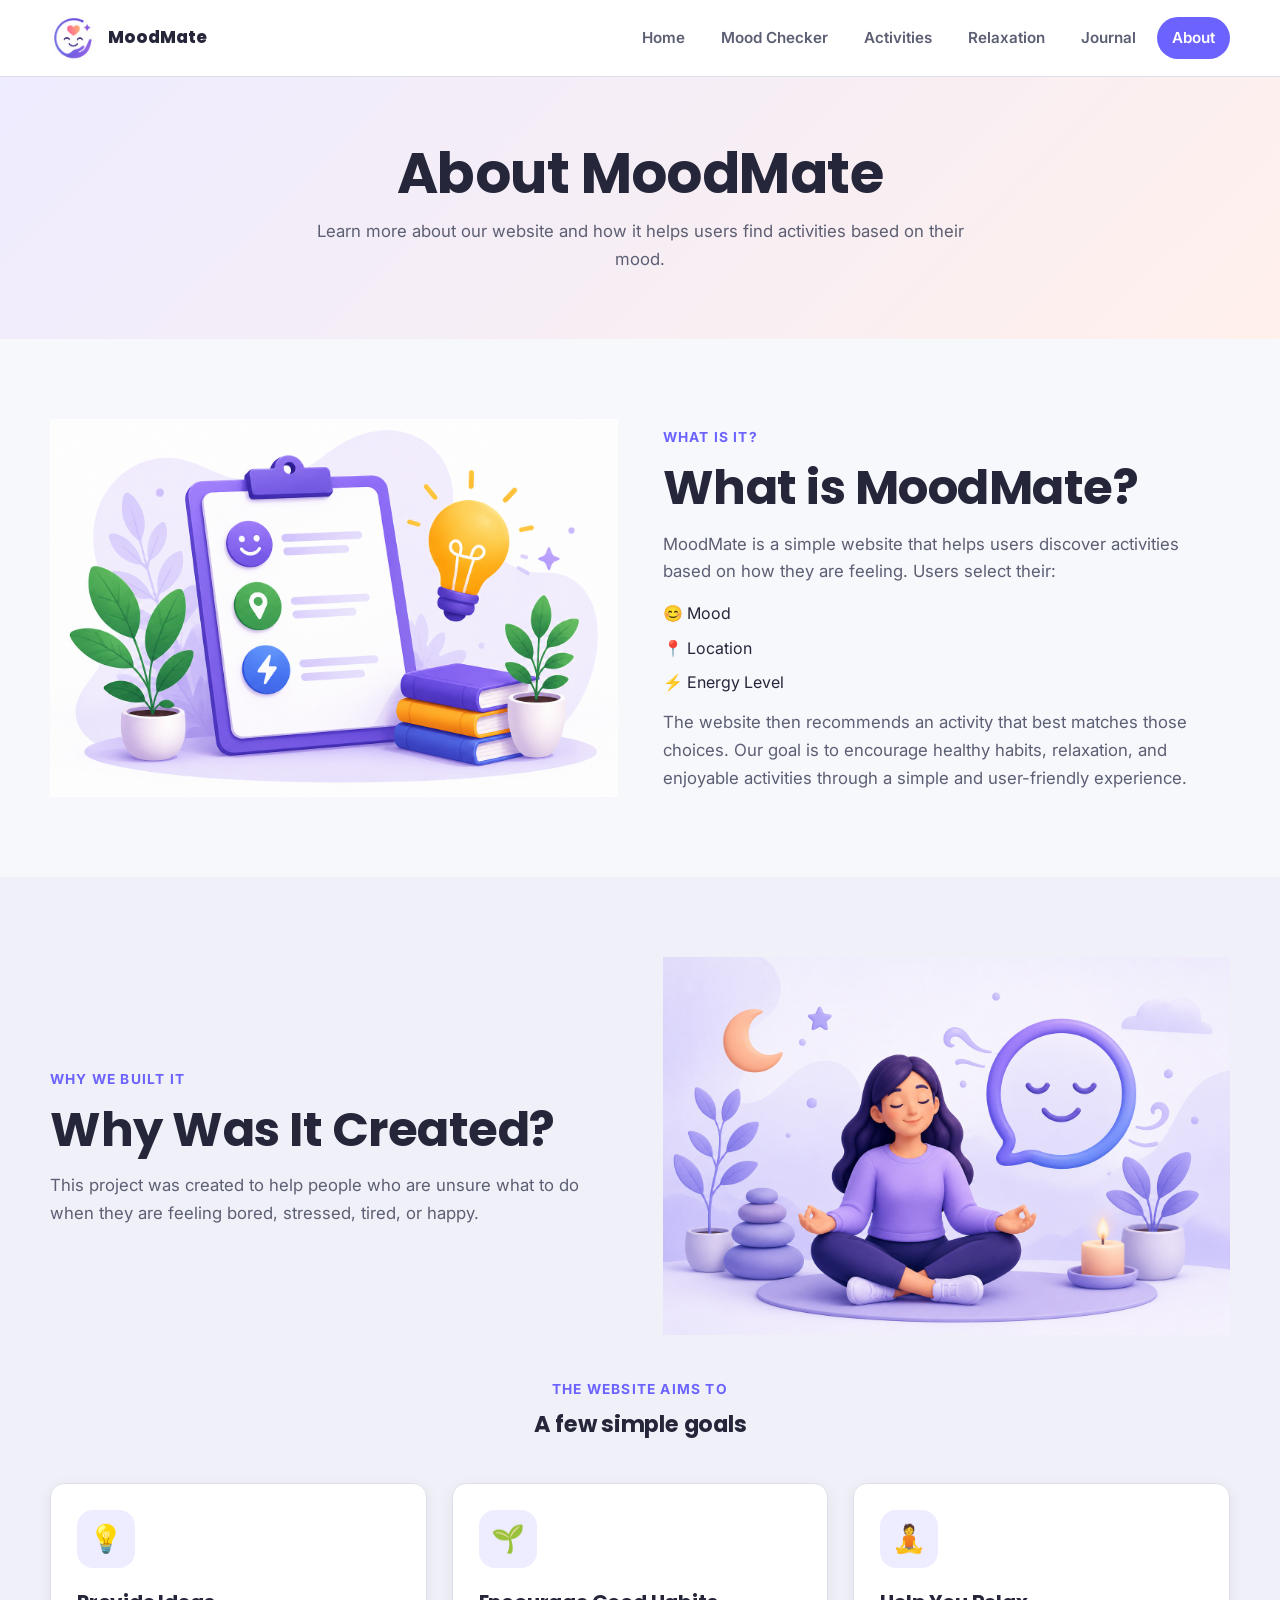
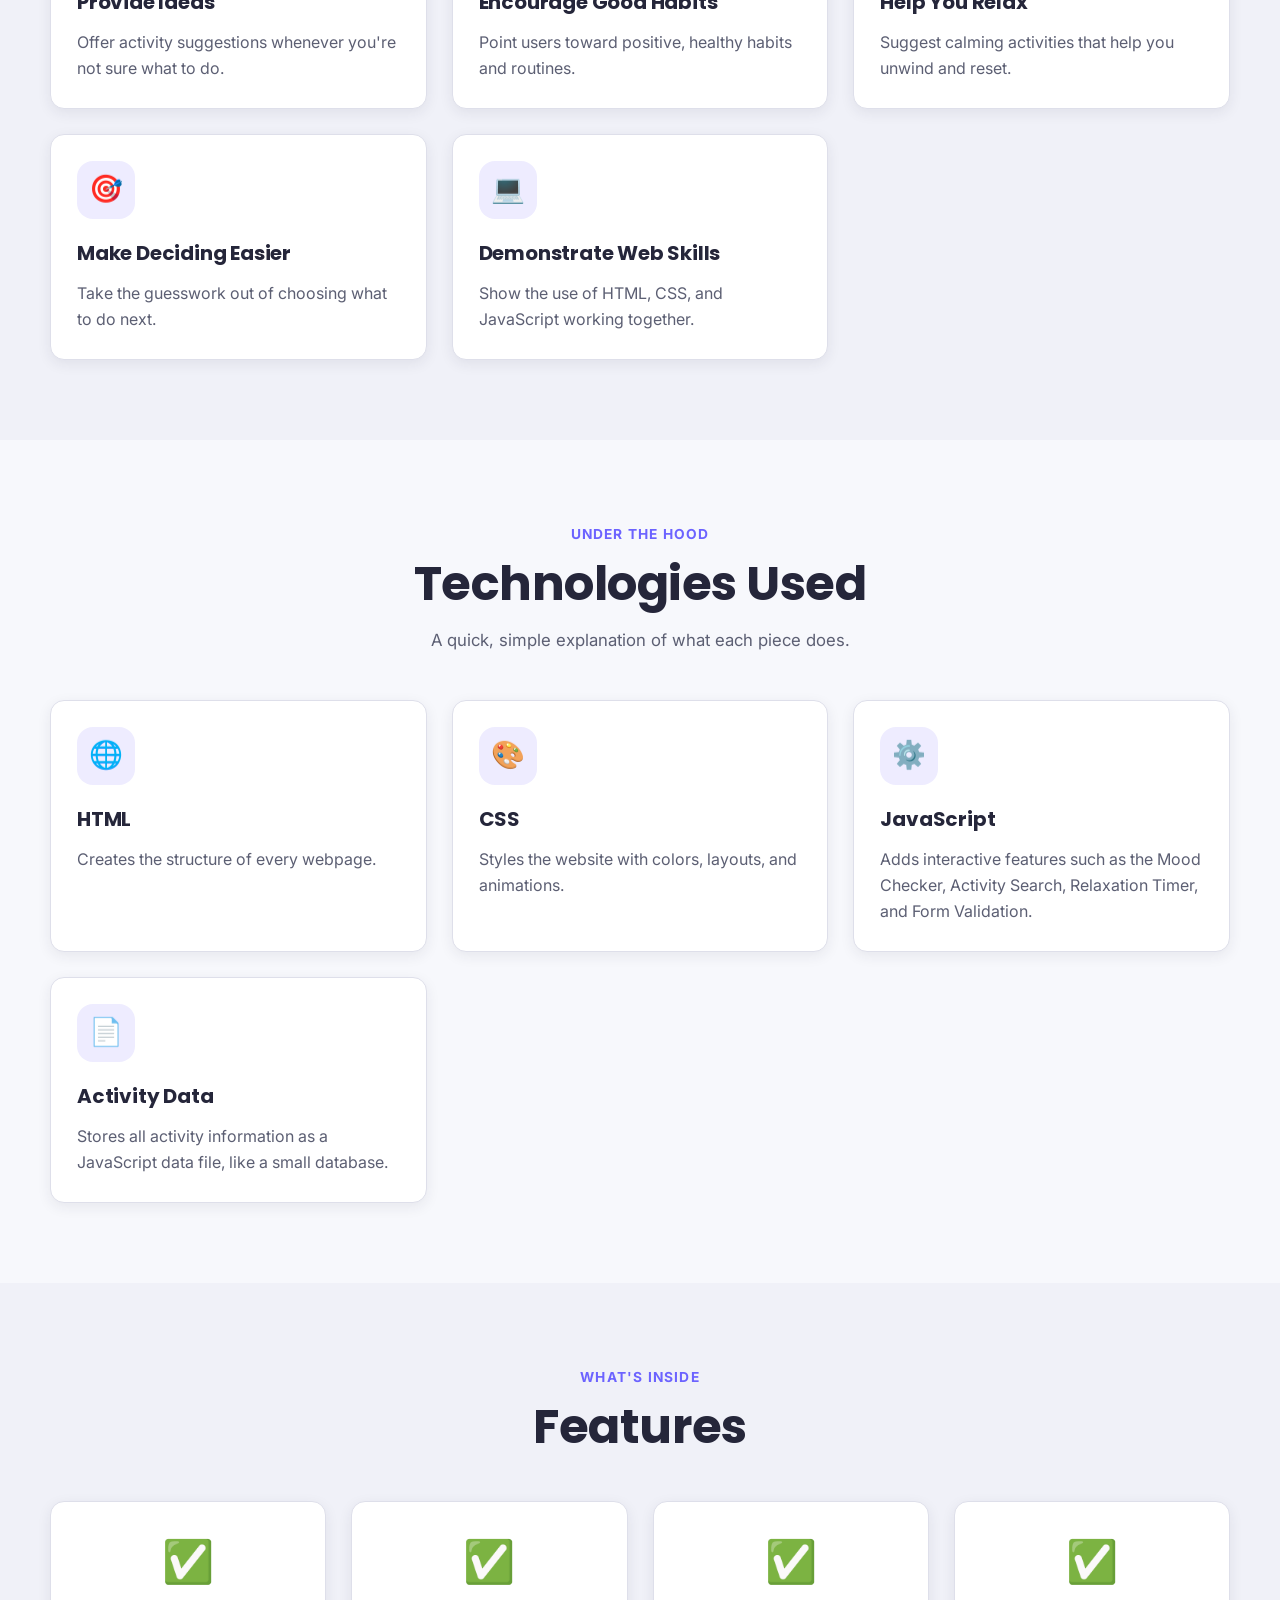
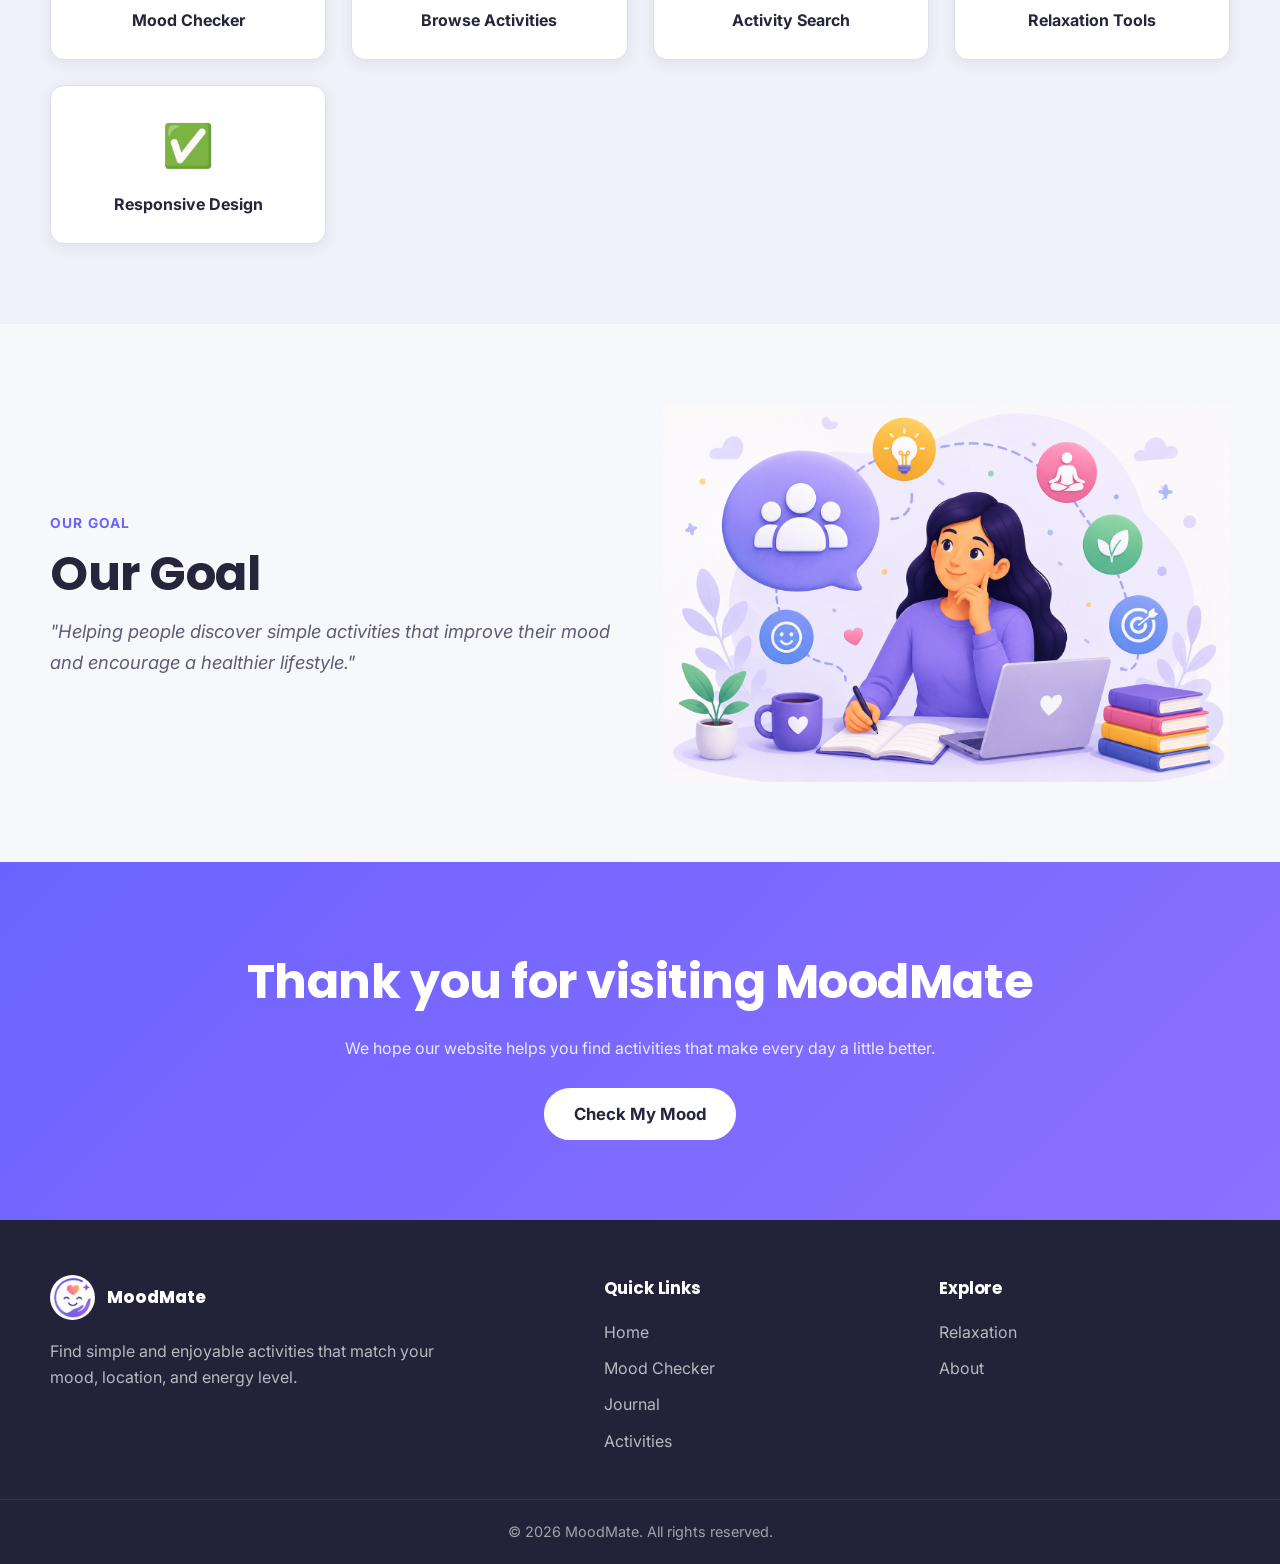
==== commit dc43f3d8: "Update about.html" ====
--- a/about.html
+++ b/about.html
@@ -54,6 +54,11 @@
         </a>
        </li>
        <li class="navigation-item">
+        <a class="nav-link" href="journal.html">
+         Journal
+        </a>
+       </li>
+       <li class="navigation-item">
         <a class="nav-link active" href="about.html">
          About
         </a>
@@ -186,7 +191,7 @@
          Demonstrate Web Skills
         </h3>
         <p class="card-description">
-         Show the use of HTML, CSS, JavaScript, XML, and XSL working together.
+         Show the use of HTML, CSS, and JavaScript working together.
         </p>
        </div>
       </div>
@@ -246,21 +251,10 @@
          📄
         </div>
         <h3 class="card-title">
-         XML
-        </h3>
-        <p class="card-description">
-         Stores all activity information in one simple file, like a small database.
-        </p>
-       </div>
-       <div class="card">
-        <div class="card-icon">
-         🔄
-        </div>
-        <h3 class="card-title">
-         XSL
-        </h3>
-        <p class="card-description">
-         Transforms the XML data and displays it in a readable, styled format.
+         Activity Data
+        </h3>
+        <p class="card-description">
+         Stores all activity information as a JavaScript data file, like a small database.
         </p>
        </div>
       </div>
@@ -382,6 +376,11 @@
         </a>
        </li>
        <li>
+        <a href="journal.html">
+         Journal
+        </a>
+       </li>
+       <li>
         <a href="activities.html">
          Activities
         </a>
@@ -401,11 +400,6 @@
        <li>
         <a href="about.html">
          About
-        </a>
-       </li>
-       <li>
-        <a href="xml/activities.xml" rel="noopener noreferrer" target="_blank">
-         View Activity Collection
         </a>
        </li>
       </ul>
--- a/css/style.css
+++ b/css/style.css
@@ -1102,6 +1102,30 @@
     gap: 12px;
 }
 
+.back-to-top {
+    position: fixed;
+    right: 24px;
+    bottom: 24px;
+    width: 46px;
+    height: 46px;
+    color: #ffffff;
+    font-size: 1.3rem;
+    background-color: var(--primary-color);
+    border: none;
+    border-radius: var(--radius-round);
+    box-shadow: 0 6px 16px rgba(0, 0, 0, 0.2);
+    cursor: pointer;
+    z-index: 999;
+}
+
+.back-to-top:hover {
+    background-color: var(--primary-dark);
+}
+
+.back-to-top.hidden {
+    display: none;
+}
+
 .relaxation-list {
     display: grid;
     gap: 14px;
@@ -1549,3 +1573,135 @@
         break-inside: avoid;
     }
 }
+
+
+/* =========================================================
+   14. JOURNAL PAGE
+   ========================================================= */
+
+.journal-list-header {
+    display: flex;
+    align-items: center;
+    justify-content: space-between;
+    flex-wrap: wrap;
+    gap: 14px;
+    margin-bottom: 22px;
+}
+
+.journal-list {
+    display: flex;
+    flex-direction: column;
+    gap: 16px;
+}
+
+.journal-entry {
+    display: flex;
+    align-items: flex-start;
+    justify-content: space-between;
+    gap: 16px;
+    padding: 22px 25px;
+    background-color: var(--surface-color);
+    border: 1px solid var(--border-color);
+    border-radius: var(--radius-medium);
+    box-shadow: var(--shadow-small);
+}
+
+.journal-entry-date {
+    margin-bottom: 6px;
+    color: var(--text-light);
+    font-size: 0.85rem;
+    font-weight: 600;
+}
+
+.journal-entry-title {
+    margin-bottom: 6px;
+    font-size: 1.2rem;
+}
+
+.journal-entry-activity {
+    margin-bottom: 12px;
+    color: var(--text-medium);
+}
+
+.journal-entry-tags {
+    display: flex;
+    flex-wrap: wrap;
+    gap: 8px;
+}
+
+.journal-delete {
+    flex-shrink: 0;
+    width: 34px;
+    height: 34px;
+    color: var(--danger-color);
+    font-size: 0.95rem;
+    background-color: var(--danger-light);
+    border: none;
+    border-radius: var(--radius-round);
+    cursor: pointer;
+    transition: opacity var(--transition-fast);
+}
+
+.journal-delete:hover {
+    opacity: 0.75;
+}
+
+.result-saved-note {
+    margin-top: 16px;
+    color: var(--success-color);
+    font-size: 0.9rem;
+    font-weight: 600;
+}
+
+.result-saved-note a {
+    color: inherit;
+    text-decoration: underline;
+}
+
+/* Activities page: favorites, mark-as-done, surprise me */
+
+.activity-card {
+    position: relative;
+}
+
+.favorite-btn {
+    position: absolute;
+    top: 18px;
+    right: 18px;
+    width: 34px;
+    height: 34px;
+    color: var(--text-light);
+    font-size: 1.2rem;
+    line-height: 1;
+    background-color: var(--surface-soft);
+    border: none;
+    border-radius: var(--radius-round);
+    cursor: pointer;
+    transition: color var(--transition-fast), background-color var(--transition-fast);
+}
+
+.favorite-btn:hover {
+    color: var(--danger-color);
+}
+
+.favorite-btn.active {
+    color: #ffffff;
+    background-color: var(--danger-color);
+}
+
+.activity-card-actions {
+    margin-top: 16px;
+}
+
+.activity-done {
+    opacity: 0.6;
+}
+
+.activity-done .activity-card-title {
+    text-decoration: line-through;
+}
+
+.activity-highlight {
+    outline: 3px solid var(--primary-color);
+    outline-offset: 3px;
+}
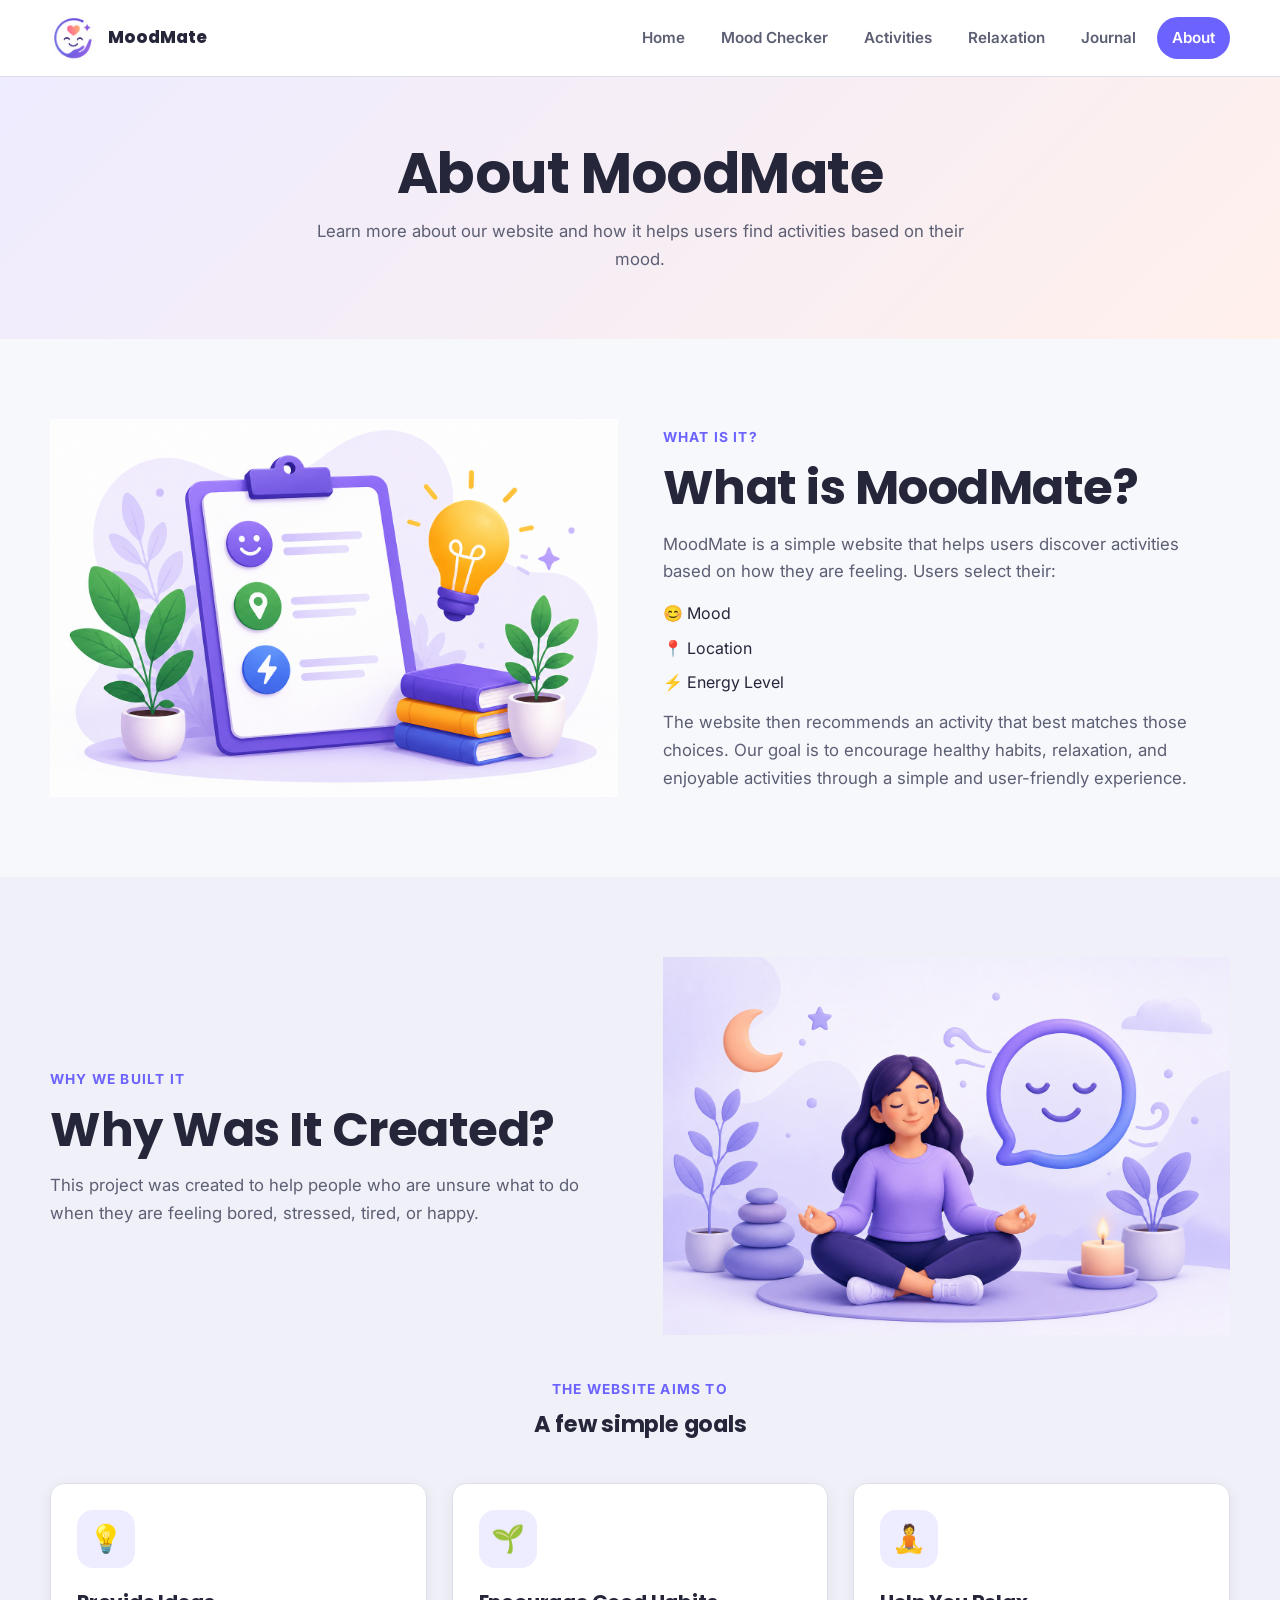
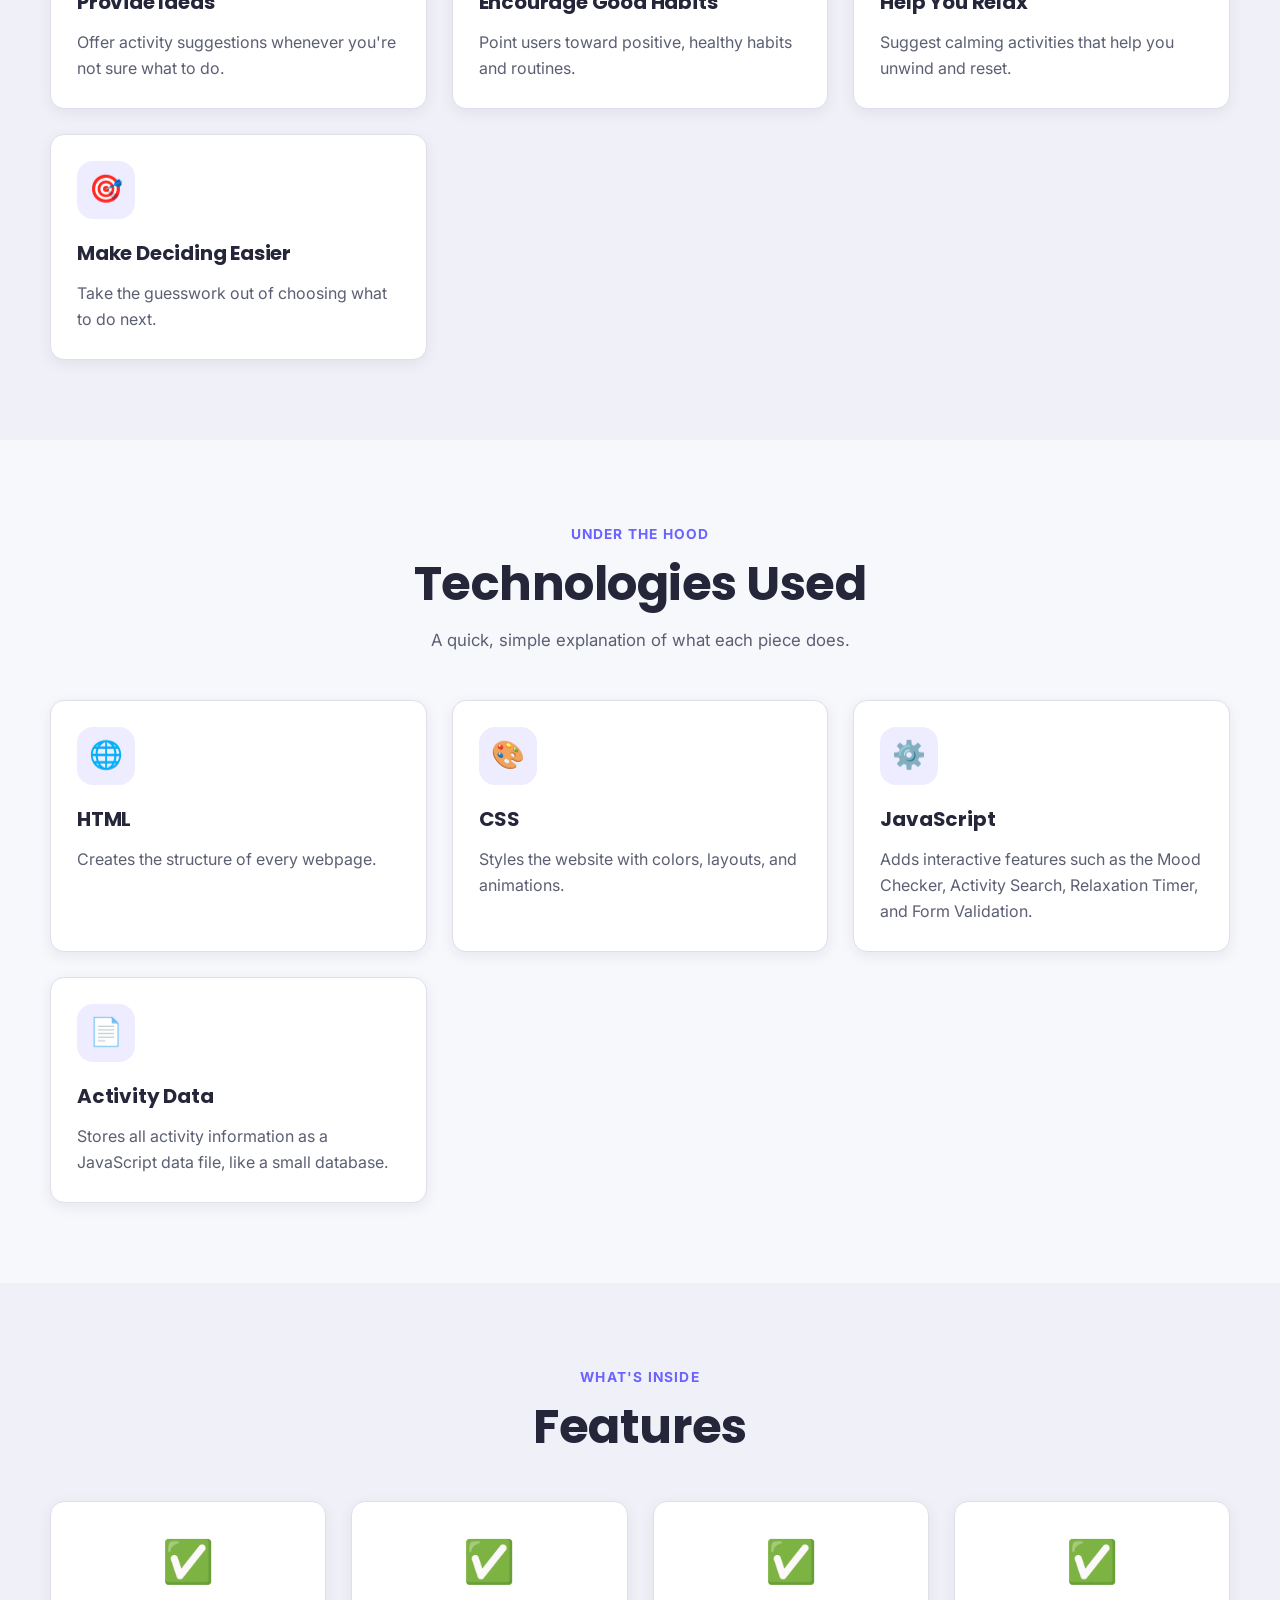
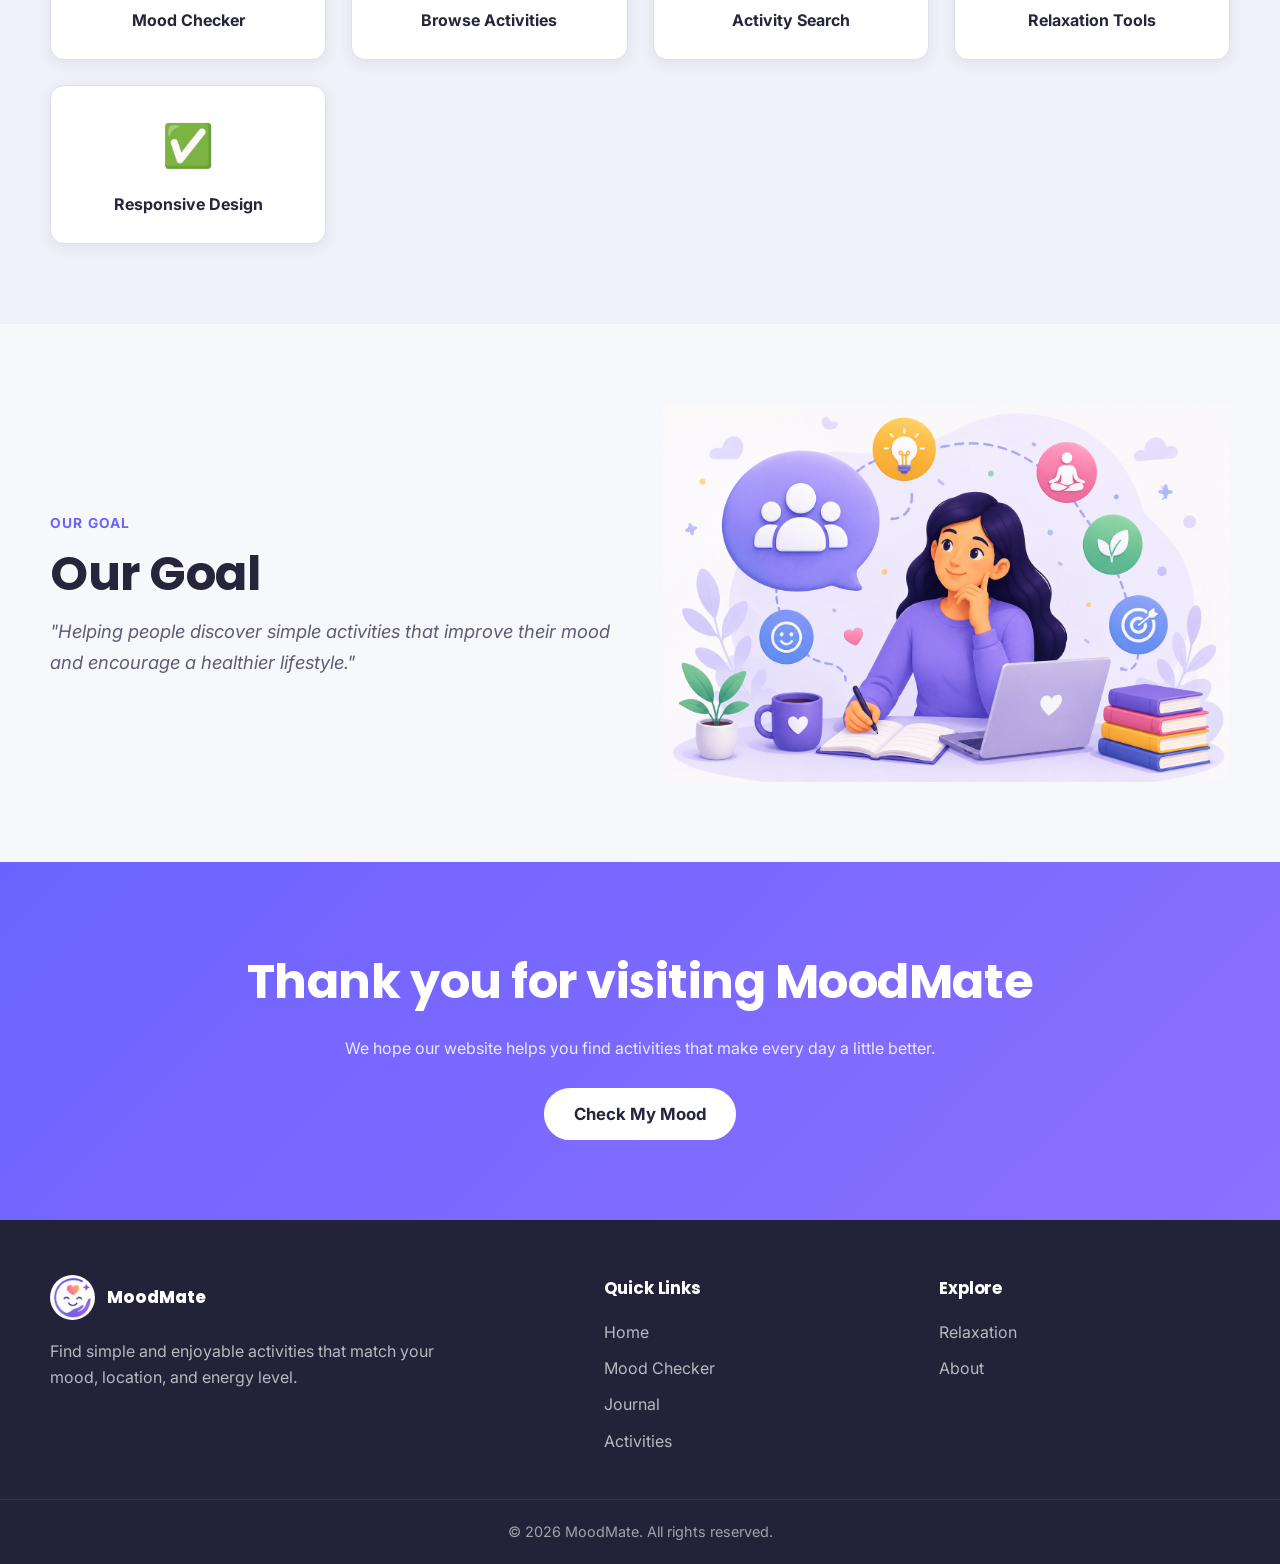
==== commit f287aaa2: "Update about.html" ====
--- a/about.html
+++ b/about.html
@@ -8,6 +8,12 @@
   <title>
    About | MoodMate
   </title>
+
+<link rel="icon" type="image/png" sizes="32x32" href="images/logo.png">
+  <link rel="icon" type="image/png" sizes="16x16" href="images/logo.png">
+  <link rel="apple-touch-icon" href="images/logo.png">
+  <link rel="shortcut icon" href="images/logo.png">
+  
   <link href="https://fonts.googleapis.com" rel="preconnect">
   <link crossorigin href="https://fonts.gstatic.com" rel="preconnect">
   <link href="https://fonts.googleapis.com/css2?family=Poppins:wght@500;600;700;800&family=Inter:wght@400;500;600;700&display=swap" rel="stylesheet">
@@ -183,17 +189,7 @@
          Take the guesswork out of choosing what to do next.
         </p>
        </div>
-       <div class="card">
-        <div class="card-icon">
-         💻
-        </div>
-        <h3 class="card-title">
-         Demonstrate Web Skills
-        </h3>
-        <p class="card-description">
-         Show the use of HTML, CSS, and JavaScript working together.
-        </p>
-       </div>
+       
       </div>
      </div>
     </section>
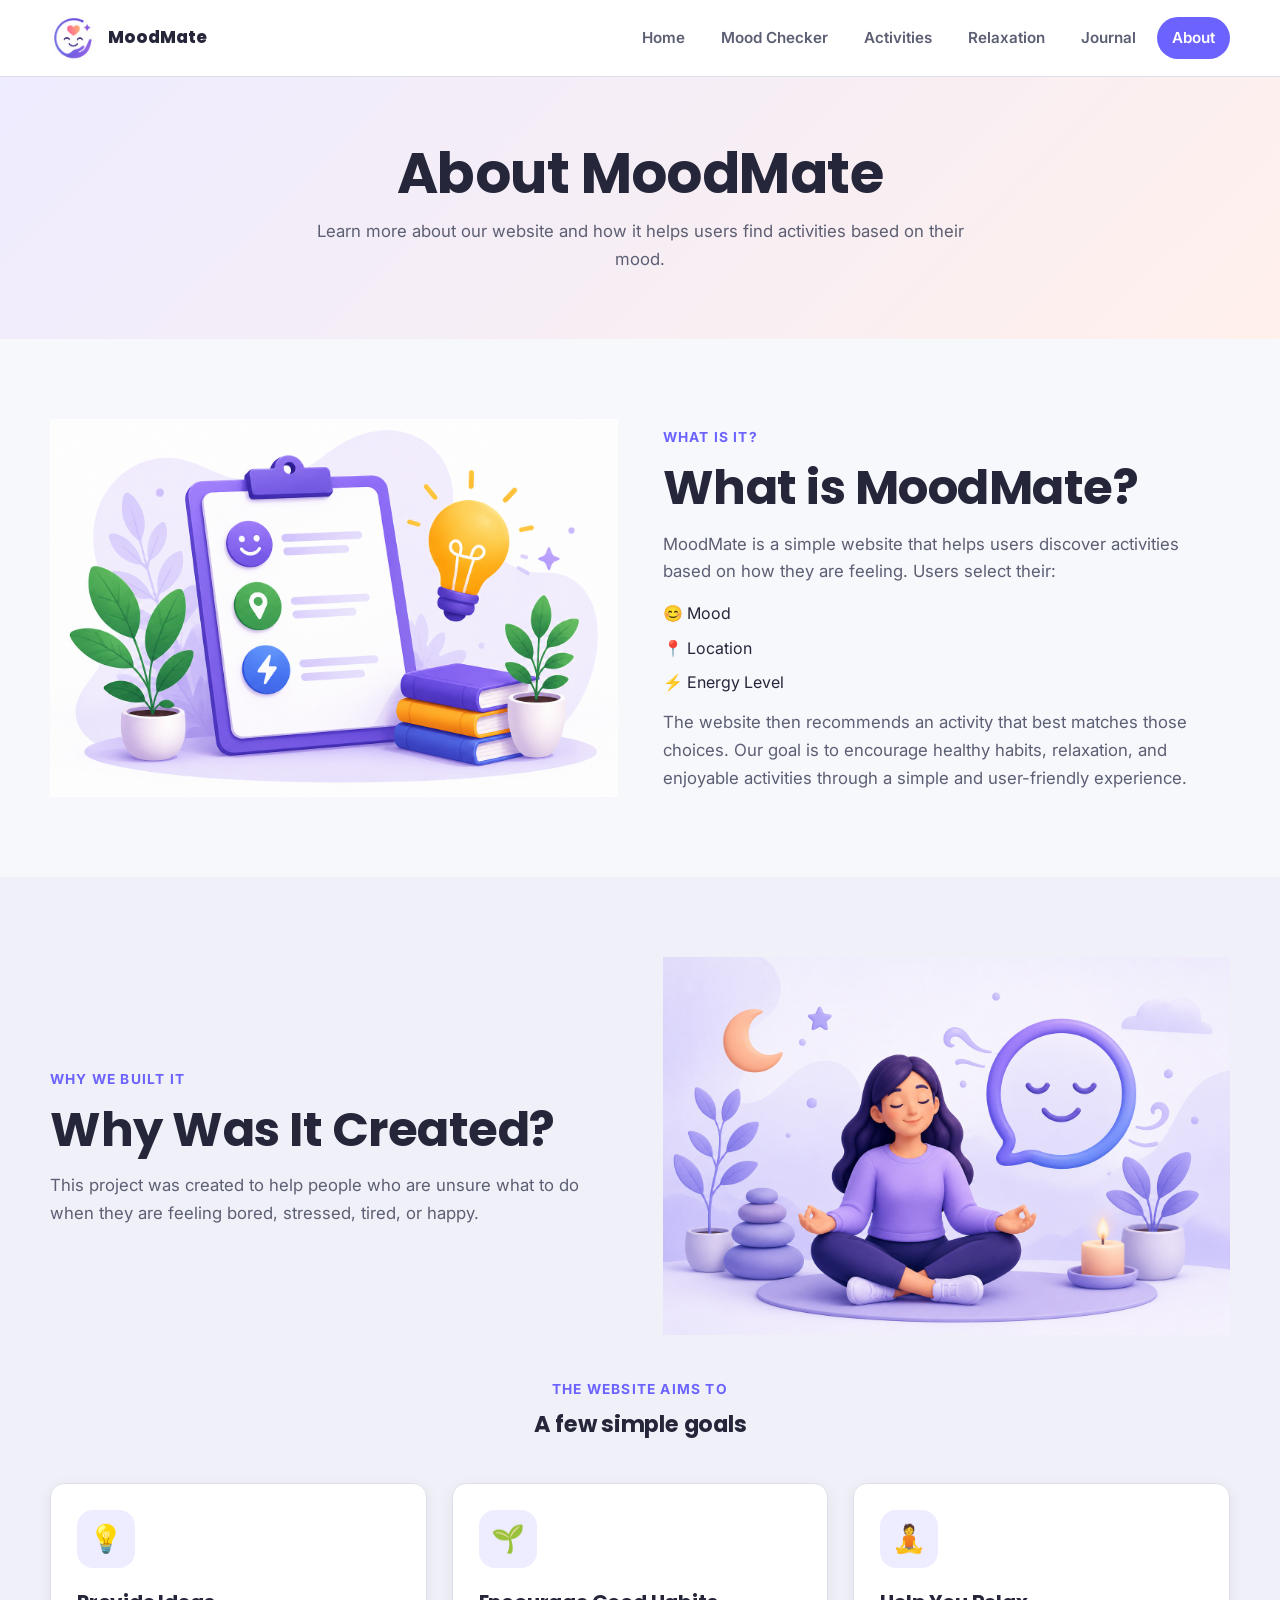
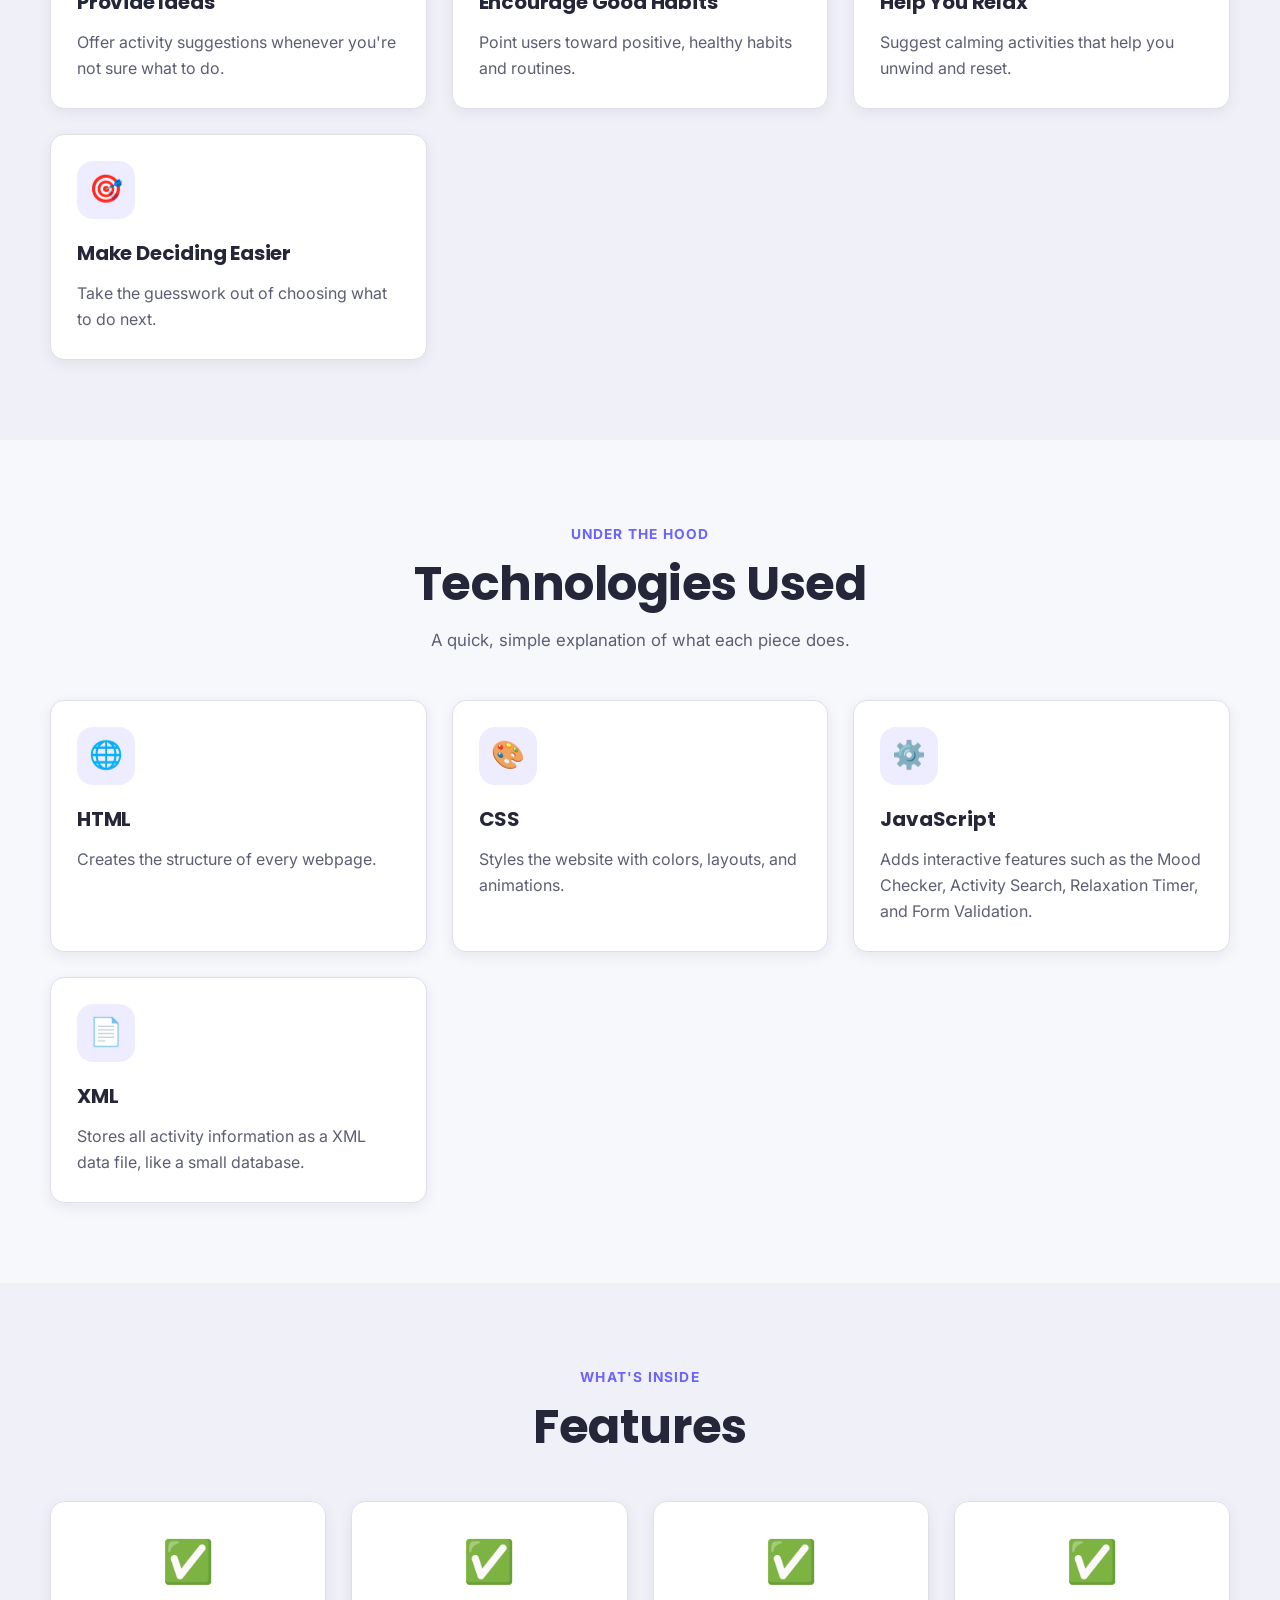
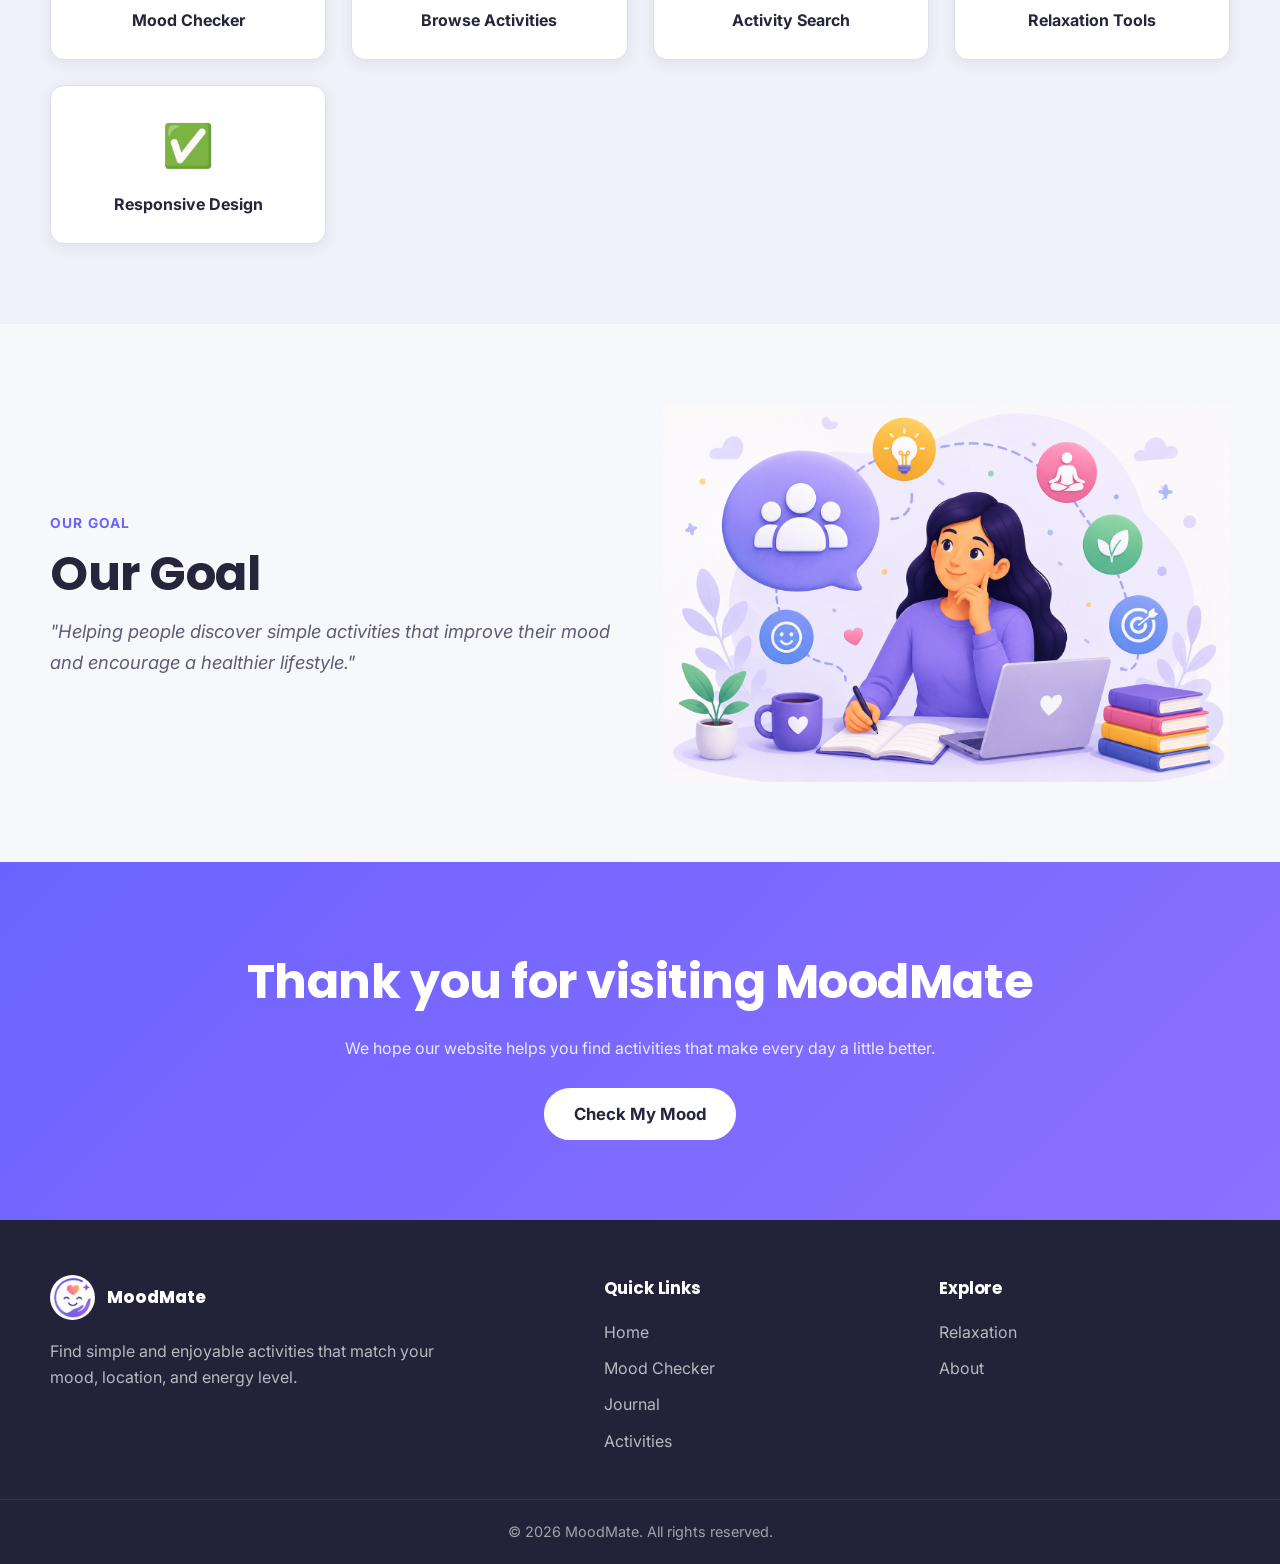
==== commit d12cfe7c: "Update about.html" ====
--- a/about.html
+++ b/about.html
@@ -247,10 +247,10 @@
          📄
         </div>
         <h3 class="card-title">
-         Activity Data
-        </h3>
-        <p class="card-description">
-         Stores all activity information as a JavaScript data file, like a small database.
+         XML
+        </h3>
+        <p class="card-description">
+         Stores all activity information as a XML data file, like a small database.
         </p>
        </div>
       </div>
